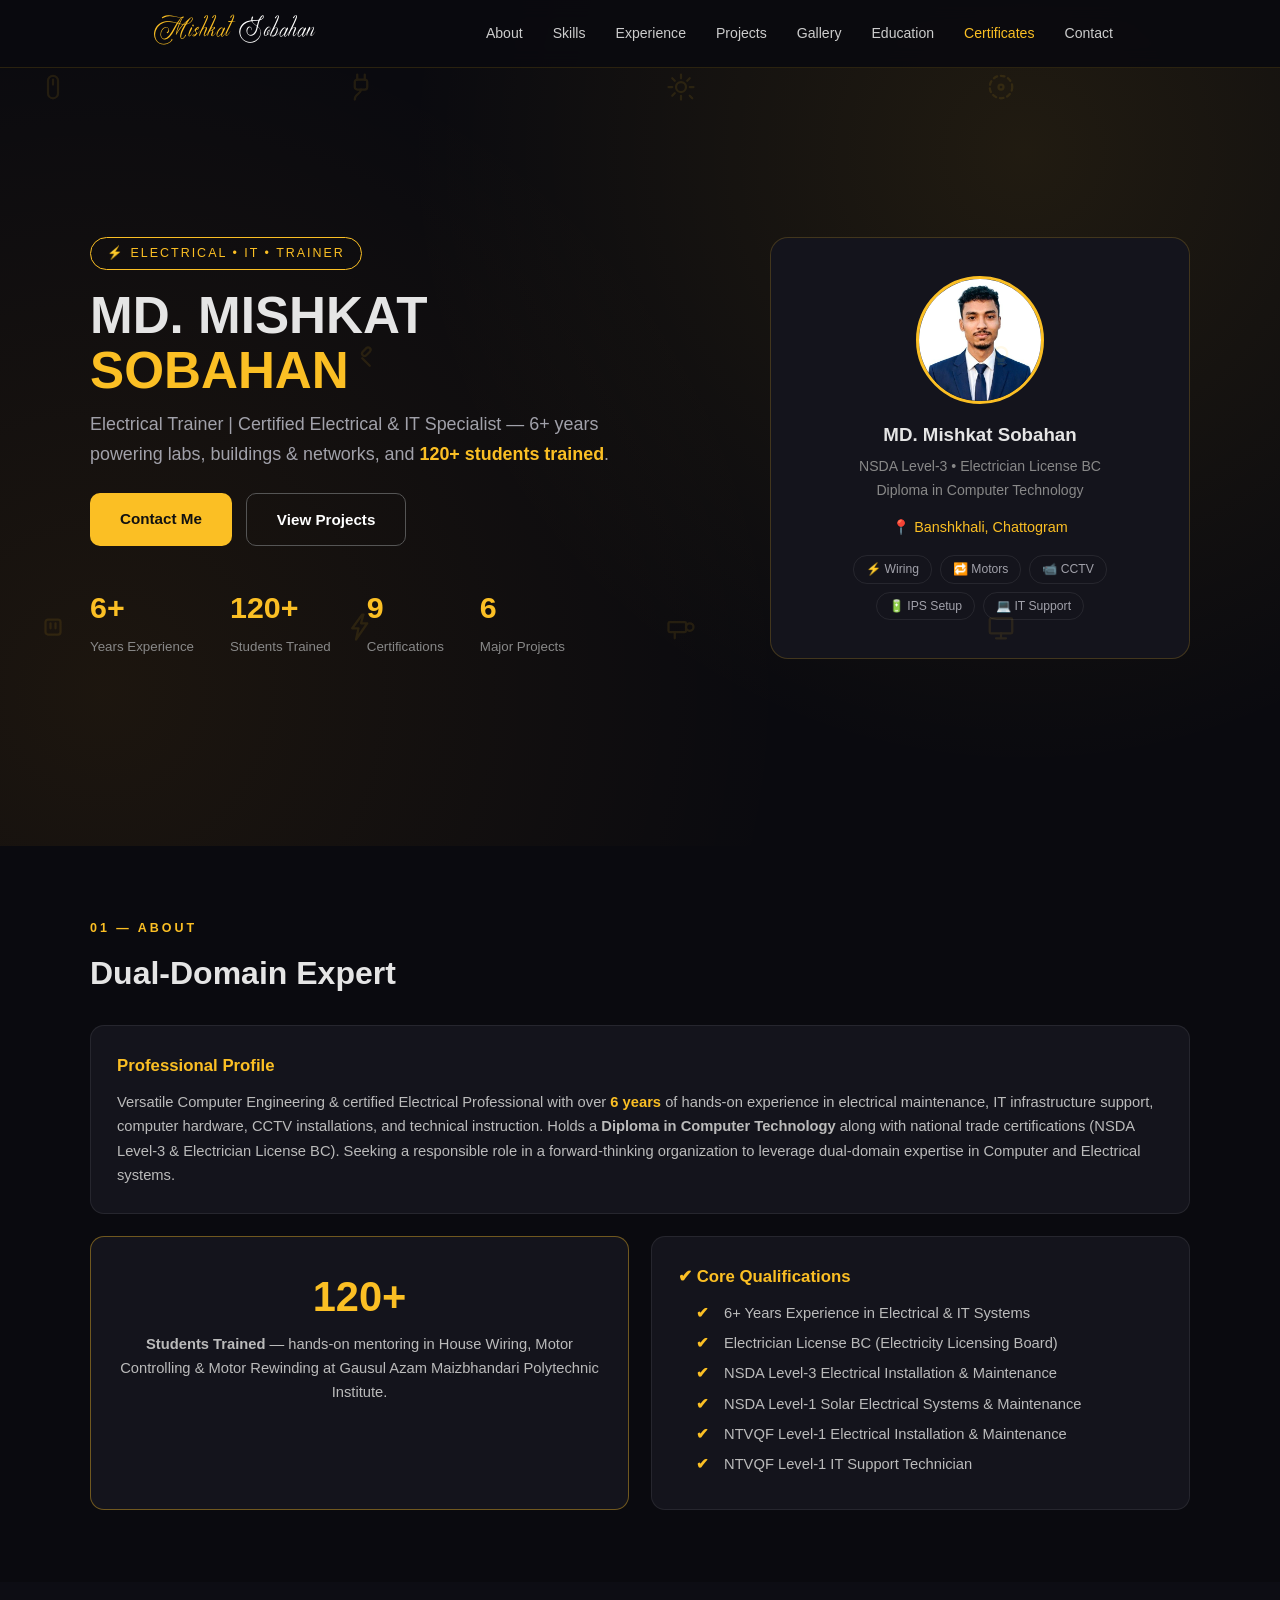
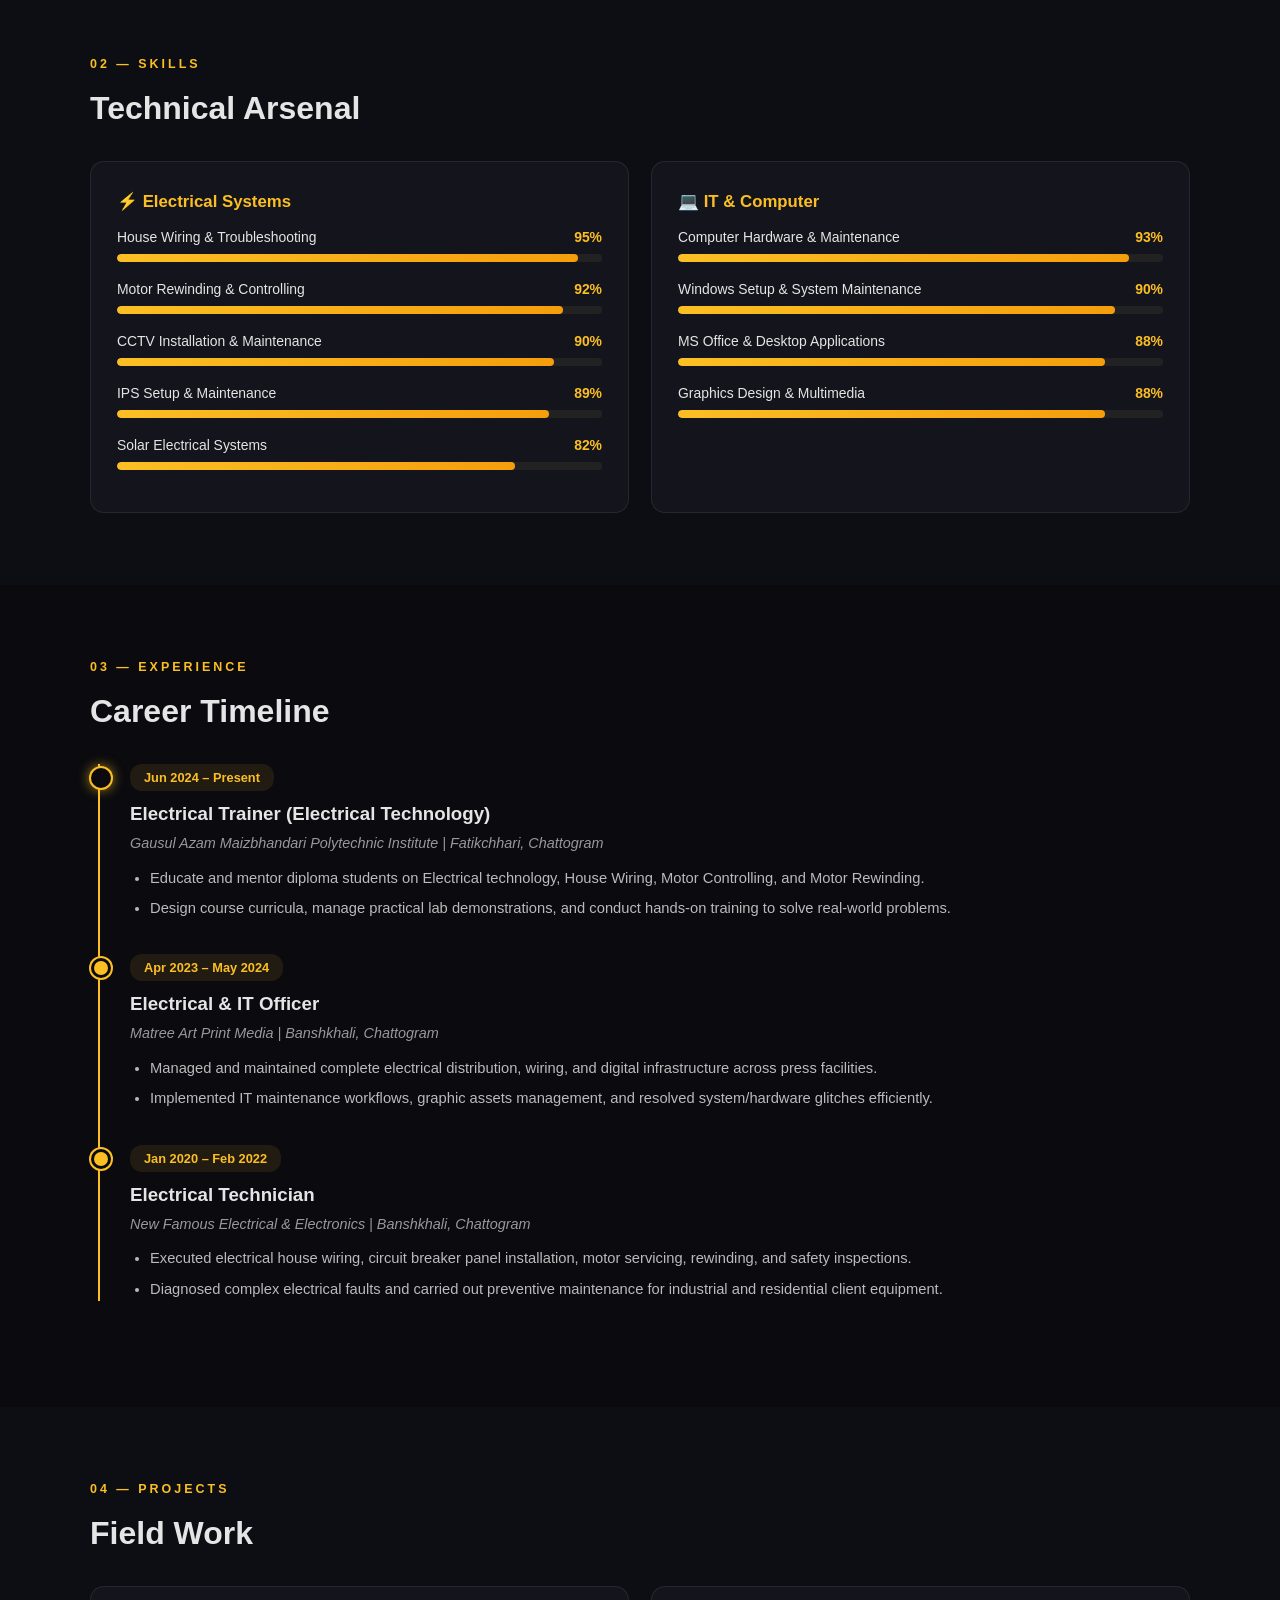
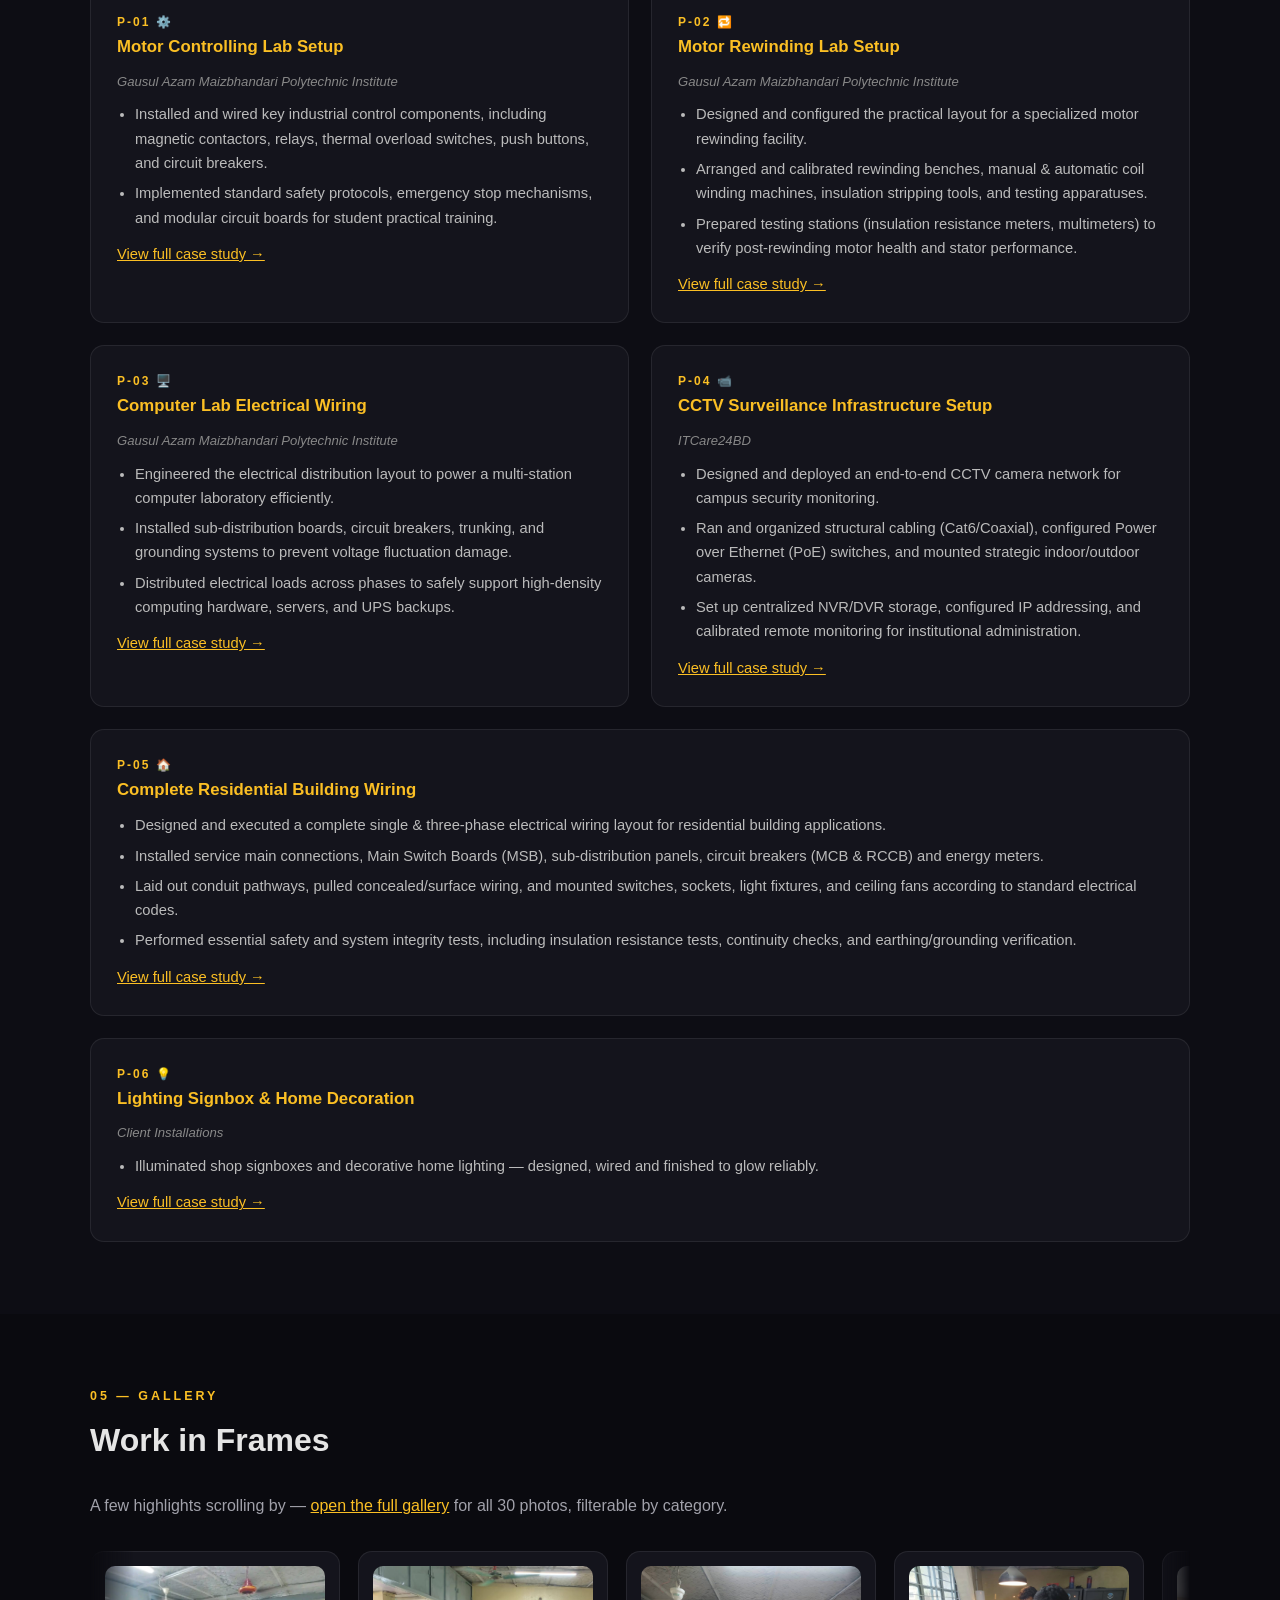
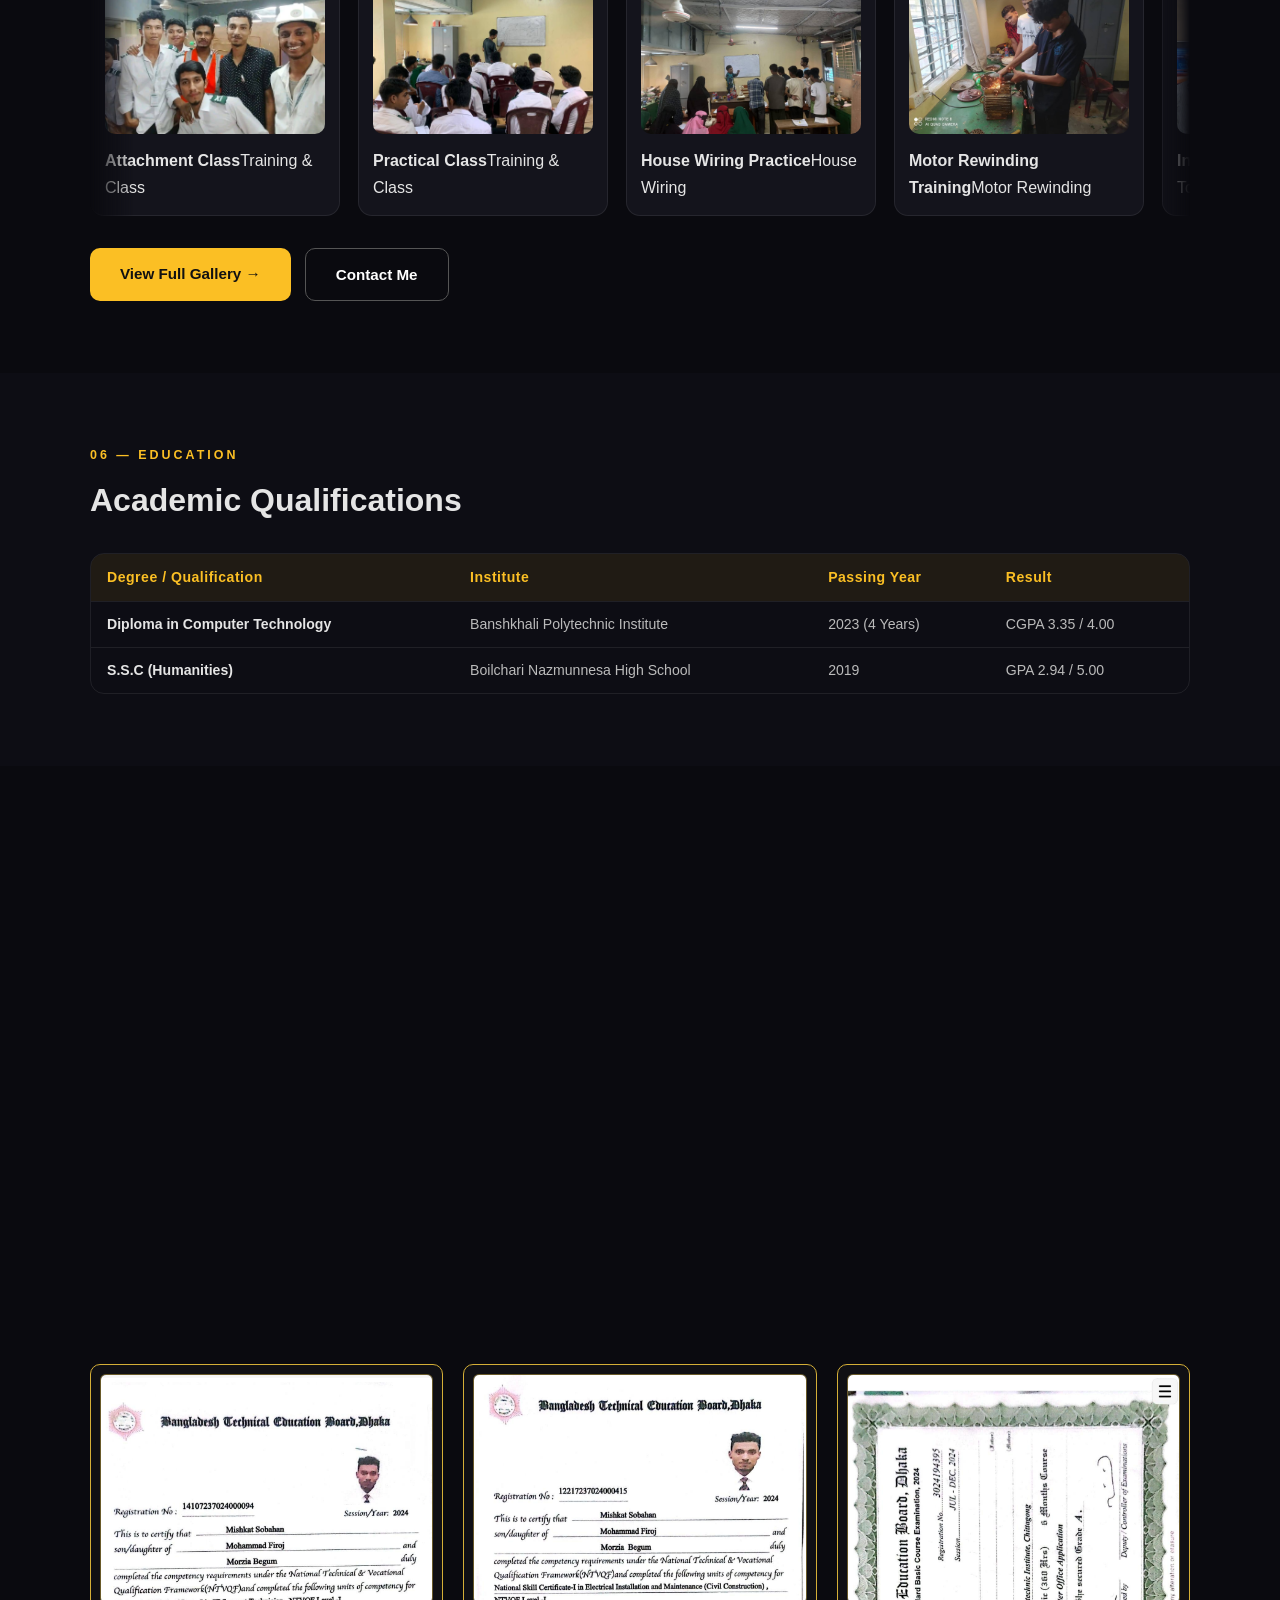
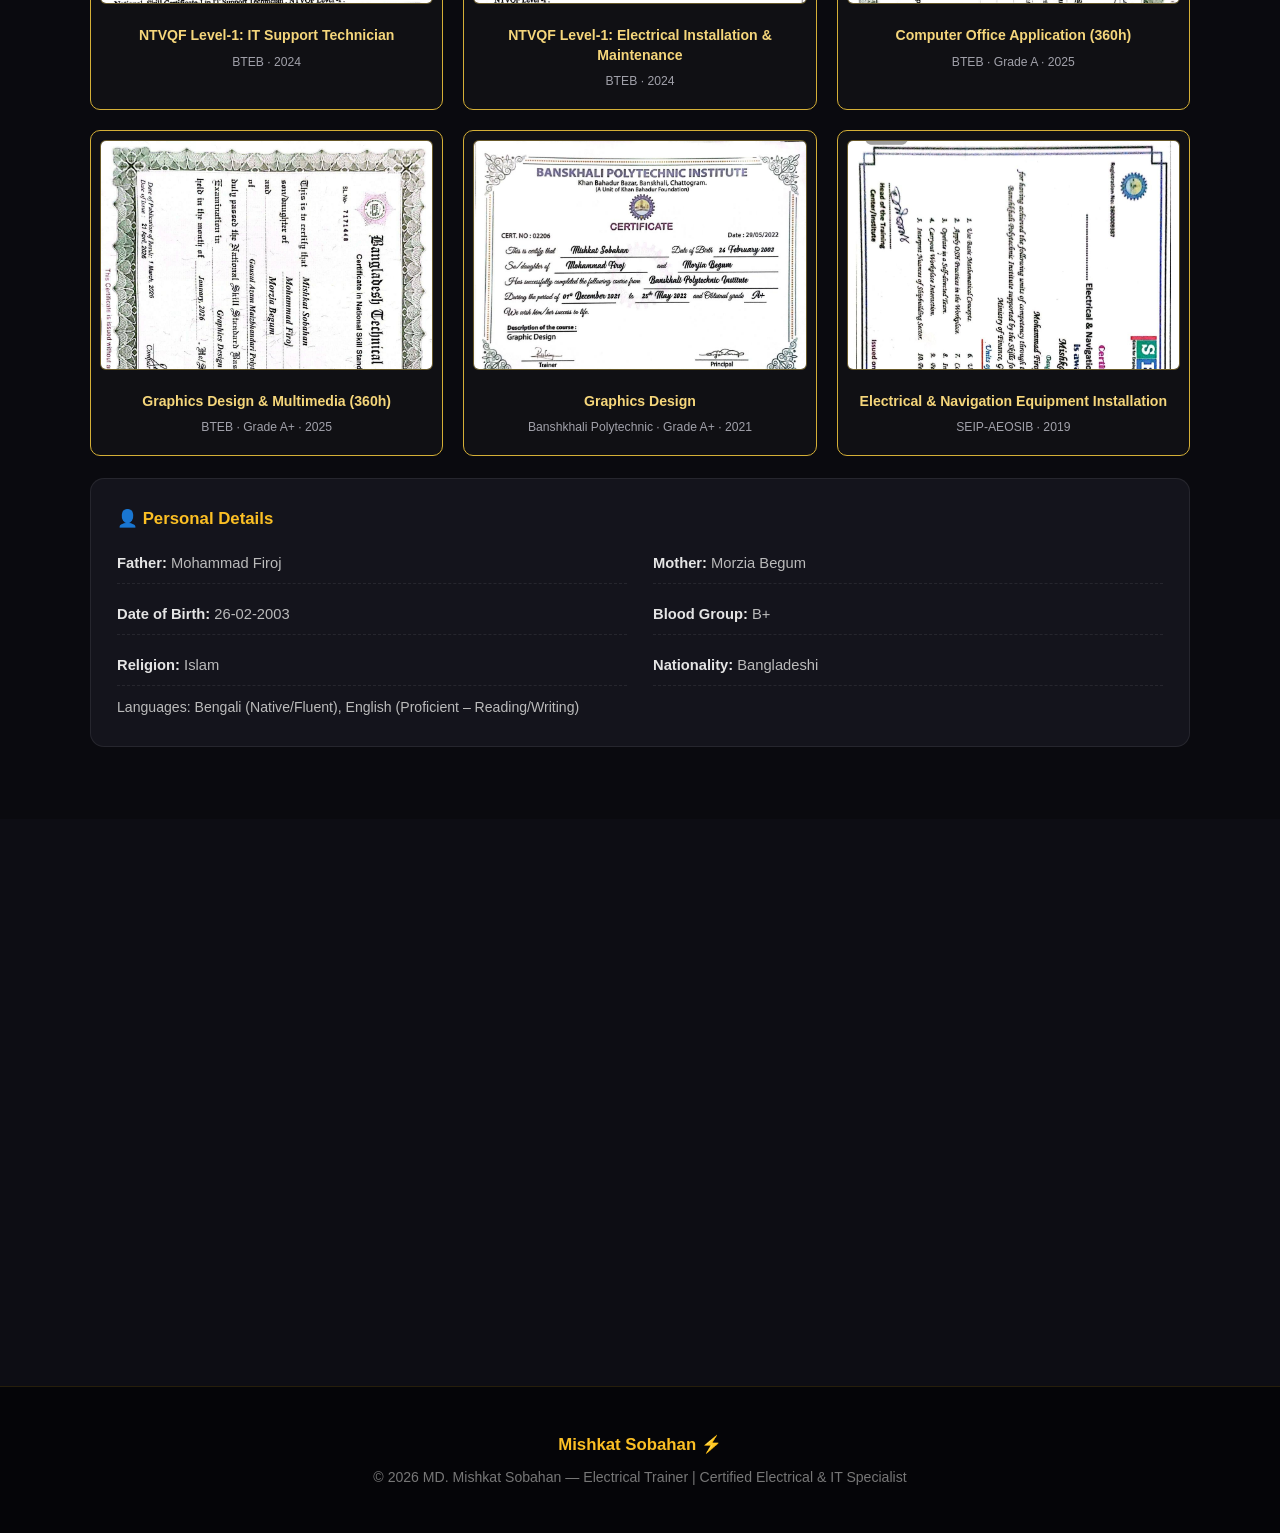
==== index.html @ c380970a "Initial commit: portfolio site" ====
<!DOCTYPE html>
<html lang="en">
<head>
<meta charset="UTF-8">
<meta name="viewport" content="width=device-width, initial-scale=1.0">
<title>MD. Mishkat Sobahan — Electrical Trainer | Certified Electrical &amp; IT Specialist</title>
<meta name="description" content="Portfolio of MD. Mishkat Sobahan — Electrical Trainer with 6+ years experience, 120+ students trained. NSDA Level-3, Electrician License BC. House wiring, motor controlling & rewinding, CCTV, IT support. Banshkhali, Chattogram.">
<link rel="icon" href="data:image/svg+xml,<svg xmlns='http://www.w3.org/2000/svg' viewBox='0 0 100 100'><text y='.9em' font-size='90'>⚡</text></svg>">
<meta name="theme-color" content="#0a0a0f">
<meta property="og:type" content="website">
<meta property="og:title" content="MD. Mishkat Sobahan — Electrical Trainer">
<meta property="og:description" content="Electrical Trainer with 6+ years experience, 120+ students trained. NSDA Level-3, Electrician License BC. House wiring, motor controlling & rewinding, CCTV, IT support.">
<link rel="stylesheet" href="assets/css/styles.css">
<noscript><style>.reveal{opacity:1!important;transform:none!important}.fill{width:var(--w)!important}</style></noscript>
<script type="application/ld+json">{"@context":"https://schema.org","@type":"Person","name":"MD. Mishkat Sobahan","jobTitle":"Electrical Trainer","address":{"@type":"PostalAddress","addressLocality":"Banshkhali, Chattogram","addressCountry":"BD"},"email":"mailto:sobahanmishkat@gmail.com","telephone":"+8801810648020"}</script>
</head>
<body>
<a class="skip" href="#about">Skip to content</a>
<nav>
  <div class="nav-in">
    <a class="logo" href="#top">Mishkat <span>Sobahan</span></a>
    <div class="links" id="navLinks">
      <a href="#about">About</a>
      <a href="#skills">Skills</a>
      <a href="#exp">Experience</a>
      <a href="#projects">Projects</a>
      <a href="gallery.html">Gallery</a>
      <a href="#edu">Education</a>
      <a href="#certs">Certificates</a>
      <a href="#contact">Contact</a>
    </div>
    <button class="burger" id="burger" aria-label="Menu" aria-expanded="false">☰</button>
  </div>
</nav>

<!-- ================= HERO ================= -->
<header class="hero" id="top">
  <div class="hero-inner">
    <div>
      <span class="badge">⚡ ELECTRICAL • IT • TRAINER</span>
      <h1>MD. MISHKAT<br><span class="amber">SOBAHAN</span></h1>
      <p class="tagline">Electrical Trainer | Certified Electrical &amp; IT Specialist — 6+ years powering labs, buildings &amp; networks, and <b style="color:#fbbf24">120+ students trained</b>.</p>
      <div class="btns">
        <a class="btn btn-solid" href="#contact">Contact Me</a>
        <a class="btn btn-ghost" href="#projects">View Projects</a>
      </div>
      <div class="stats">
        <div class="stat"><b>6+</b><small>Years Experience</small></div>
        <div class="stat"><b>120+</b><small>Students Trained</small></div>
        <div class="stat"><b>9</b><small>Certifications</small></div>
        <div class="stat"><b>6</b><small>Major Projects</small></div>
      </div>
    </div>
    <div class="profile-card reveal">
      <img class="avatar-photo" src="assets/img/profile.jpeg" alt="MD. Mishkat Sobahan">
      <h3>MD. Mishkat Sobahan</h3>
      <p class="cred">NSDA Level-3 • Electrician License BC<br>Diploma in Computer Technology</p>
      <p class="addr">📍 Banshkhali, Chattogram</p>
      <div class="chips"><span>⚡ Wiring</span><span>🔁 Motors</span><span>📹 CCTV</span><span>🔋 IPS Setup</span><span>💻 IT Support</span></div>
    </div>
  </div>
</header>

<!-- ================= ABOUT ================= -->
<section id="about">
  <div class="wrap">
    <div class="sec-tag reveal">01 — ABOUT</div>
    <h2 class="reveal">Dual-Domain Expert</h2>
    <div class="card reveal">
      <h3>Professional Profile</h3>
      <p>Versatile Computer Engineering &amp; certified Electrical Professional with over <b style="color:#fbbf24">6 years</b> of hands-on experience in electrical maintenance, IT infrastructure support, computer hardware, CCTV installations, and technical instruction. Holds a <b>Diploma in Computer Technology</b> along with national trade certifications (NSDA Level-3 &amp; Electrician License BC). Seeking a responsible role in a forward-thinking organization to leverage dual-domain expertise in Computer and Electrical systems.</p>
    </div>
    <div class="grid2" style="margin-top:22px">
      <div class="card reveal" style="border-color:#fbbf2466;text-align:center">
        <div style="font-size:2.6rem;font-weight:800;color:#fbbf24">120+</div>
        <p><b>Students Trained</b> — hands-on mentoring in House Wiring, Motor Controlling &amp; Motor Rewinding at Gausul Azam Maizbhandari Polytechnic Institute.</p>
      </div>
      <div class="card reveal">
        <h3>✔ Core Qualifications</h3>
        <ul class="qual-tick">
          <li>6+ Years Experience in Electrical &amp; IT Systems</li>
          <li>Electrician License BC (Electricity Licensing Board)</li>
          <li>NSDA Level-3 Electrical Installation &amp; Maintenance</li>
          <li>NSDA Level-1 Solar Electrical Systems &amp; Maintenance</li>
          <li>NTVQF Level-1 Electrical Installation &amp; Maintenance</li>
          <li>NTVQF Level-1 IT Support Technician</li>
        </ul>
      </div>
    </div>
  </div>
</section>

<!-- ================= SKILLS ================= -->
<section id="skills" class="alt">
  <div class="wrap">
    <div class="sec-tag reveal">02 — SKILLS</div>
    <h2 class="reveal">Technical Arsenal</h2>
    <div class="grid2">
      <div class="card reveal">
        <h3>⚡ Electrical Systems</h3>
        <div class="skillbar"><div class="lbl"><span>House Wiring &amp; Troubleshooting</span><b>95%</b></div><div class="track"><div class="fill" style="--w:95%"></div></div></div>
        <div class="skillbar"><div class="lbl"><span>Motor Rewinding &amp; Controlling</span><b>92%</b></div><div class="track"><div class="fill" style="--w:92%"></div></div></div>
        <div class="skillbar"><div class="lbl"><span>CCTV Installation &amp; Maintenance</span><b>90%</b></div><div class="track"><div class="fill" style="--w:90%"></div></div></div>
        <div class="skillbar"><div class="lbl"><span>IPS Setup &amp; Maintenance</span><b>89%</b></div><div class="track"><div class="fill" style="--w:89%"></div></div></div>
        <div class="skillbar"><div class="lbl"><span>Solar Electrical Systems</span><b>82%</b></div><div class="track"><div class="fill" style="--w:82%"></div></div></div>
      </div>
      <div class="card reveal">
        <h3>💻 IT &amp; Computer</h3>
        <div class="skillbar"><div class="lbl"><span>Computer Hardware &amp; Maintenance</span><b>93%</b></div><div class="track"><div class="fill" style="--w:93%"></div></div></div>
        <div class="skillbar"><div class="lbl"><span>Windows Setup &amp; System Maintenance</span><b>90%</b></div><div class="track"><div class="fill" style="--w:90%"></div></div></div>
        <div class="skillbar"><div class="lbl"><span>MS Office &amp; Desktop Applications</span><b>88%</b></div><div class="track"><div class="fill" style="--w:88%"></div></div></div>
        <div class="skillbar"><div class="lbl"><span>Graphics Design &amp; Multimedia</span><b>88%</b></div><div class="track"><div class="fill" style="--w:88%"></div></div></div>
      </div>
    </div>
  </div>
</section>

<!-- ================= EXPERIENCE ================= -->
<section id="exp">
  <div class="wrap">
    <div class="sec-tag reveal">03 — EXPERIENCE</div>
    <h2 class="reveal">Career Timeline</h2>
    <div class="timeline">
      <div class="tl-item current reveal">
        <span class="date">Jun 2024 – Present</span>
        <h3>Electrical Trainer (Electrical Technology)</h3>
        <div class="org">Gausul Azam Maizbhandari Polytechnic Institute | Fatikchhari, Chattogram</div>
        <ul>
          <li>Educate and mentor diploma students on Electrical technology, House Wiring, Motor Controlling, and Motor Rewinding.</li>
          <li>Design course curricula, manage practical lab demonstrations, and conduct hands-on training to solve real-world problems.</li>
        </ul>
      </div>
      <div class="tl-item reveal">
        <span class="date">Apr 2023 – May 2024</span>
        <h3>Electrical &amp; IT Officer</h3>
        <div class="org">Matree Art Print Media | Banshkhali, Chattogram</div>
        <ul>
          <li>Managed and maintained complete electrical distribution, wiring, and digital infrastructure across press facilities.</li>
          <li>Implemented IT maintenance workflows, graphic assets management, and resolved system/hardware glitches efficiently.</li>
        </ul>
      </div>
      <div class="tl-item reveal">
        <span class="date">Jan 2020 – Feb 2022</span>
        <h3>Electrical Technician</h3>
        <div class="org">New Famous Electrical &amp; Electronics | Banshkhali, Chattogram</div>
        <ul>
          <li>Executed electrical house wiring, circuit breaker panel installation, motor servicing, rewinding, and safety inspections.</li>
          <li>Diagnosed complex electrical faults and carried out preventive maintenance for industrial and residential client equipment.</li>
        </ul>
      </div>
    </div>
  </div>
</section>

<!-- ================= PROJECTS ================= -->
<section id="projects" class="alt">
  <div class="wrap">
    <div class="sec-tag reveal">04 — PROJECTS</div>
    <h2 class="reveal">Field Work</h2>
    <div class="grid2">
      <div class="card reveal">
        <div class="proj-num">P-01 ⚙️</div>
        <h3>Motor Controlling Lab Setup</h3>
        <div class="proj-org">Gausul Azam Maizbhandari Polytechnic Institute</div>
        <ul>
          <li>Installed and wired key industrial control components, including magnetic contactors, relays, thermal overload switches, push buttons, and circuit breakers.</li>
          <li>Implemented standard safety protocols, emergency stop mechanisms, and modular circuit boards for student practical training.</li>
        </ul>
        <p class="more"><a href="projects/motor-controlling-lab.html">View full case study →</a></p>
      </div>
      <div class="card reveal">
        <div class="proj-num">P-02 🔁</div>
        <h3>Motor Rewinding Lab Setup</h3>
        <div class="proj-org">Gausul Azam Maizbhandari Polytechnic Institute</div>
        <ul>
          <li>Designed and configured the practical layout for a specialized motor rewinding facility.</li>
          <li>Arranged and calibrated rewinding benches, manual &amp; automatic coil winding machines, insulation stripping tools, and testing apparatuses.</li>
          <li>Prepared testing stations (insulation resistance meters, multimeters) to verify post-rewinding motor health and stator performance.</li>
        </ul>
        <p class="more"><a href="projects/motor-rewinding-lab.html">View full case study →</a></p>
      </div>
      <div class="card reveal">
        <div class="proj-num">P-03 🖥️</div>
        <h3>Computer Lab Electrical Wiring</h3>
        <div class="proj-org">Gausul Azam Maizbhandari Polytechnic Institute</div>
        <ul>
          <li>Engineered the electrical distribution layout to power a multi-station computer laboratory efficiently.</li>
          <li>Installed sub-distribution boards, circuit breakers, trunking, and grounding systems to prevent voltage fluctuation damage.</li>
          <li>Distributed electrical loads across phases to safely support high-density computing hardware, servers, and UPS backups.</li>
        </ul>
        <p class="more"><a href="projects/computer-lab-wiring.html">View full case study →</a></p>
      </div>
      <div class="card reveal">
        <div class="proj-num">P-04 📹</div>
        <h3>CCTV Surveillance Infrastructure Setup</h3>
        <div class="proj-org">ITCare24BD</div>
        <ul>
          <li>Designed and deployed an end-to-end CCTV camera network for campus security monitoring.</li>
          <li>Ran and organized structural cabling (Cat6/Coaxial), configured Power over Ethernet (PoE) switches, and mounted strategic indoor/outdoor cameras.</li>
          <li>Set up centralized NVR/DVR storage, configured IP addressing, and calibrated remote monitoring for institutional administration.</li>
        </ul>
        <p class="more"><a href="projects/cctv-infrastructure.html">View full case study →</a></p>
      </div>
    </div>
    <div class="card reveal" style="margin-top:22px">
      <div class="proj-num">P-05 🏠</div>
      <h3>Complete Residential Building Wiring</h3>
      <ul>
        <li>Designed and executed a complete single &amp; three-phase electrical wiring layout for residential building applications.</li>
        <li>Installed service main connections, Main Switch Boards (MSB), sub-distribution panels, circuit breakers (MCB &amp; RCCB) and energy meters.</li>
        <li>Laid out conduit pathways, pulled concealed/surface wiring, and mounted switches, sockets, light fixtures, and ceiling fans according to standard electrical codes.</li>
        <li>Performed essential safety and system integrity tests, including insulation resistance tests, continuity checks, and earthing/grounding verification.</li>
      </ul>
      <p class="more"><a href="projects/residential-wiring.html">View full case study →</a></p>
    </div>
    <div class="card reveal" style="margin-top:22px">
      <div class="proj-num">P-06 💡</div>
      <h3>Lighting Signbox &amp; Home Decoration</h3>
      <div class="proj-org">Client Installations</div>
      <ul>
        <li>Illuminated shop signboxes and decorative home lighting — designed, wired and finished to glow reliably.</li>
      </ul>
      <p class="more"><a href="projects/lighting-signbox.html">View full case study →</a></p>
    </div>
  </div>
</section>

<!-- ================= GALLERY ================= -->
<section id="gallery">
  <div class="wrap">
    <div class="sec-tag reveal">05 — GALLERY</div>
    <h2 class="reveal">Work in Frames</h2>
    <p class="lead reveal">A few highlights scrolling by — <a href="gallery.html">open the full gallery</a> for all 30 photos, filterable by category.</p>
    <div class="strip-wrap reveal">
      <div class="strip">
        <figure class="card g-photo" tabindex="0"><img class="g-img" loading="lazy" src="assets/img/gallery/attachment class2.jpeg" alt="Attachment class training session"><figcaption><b>Attachment Class</b><span>Training &amp; Class</span></figcaption></figure>
        <figure class="card g-photo" tabindex="0"><img class="g-img" loading="lazy" src="assets/img/gallery/Class 1 .jpeg" alt="Practical class session"><figcaption><b>Practical Class</b><span>Training &amp; Class</span></figcaption></figure>
        <figure class="card g-photo" tabindex="0"><img class="g-img" loading="lazy" src="assets/img/gallery/House Wiring2.jpeg" alt="House wiring practice"><figcaption><b>House Wiring Practice</b><span>House Wiring</span></figcaption></figure>
        <figure class="card g-photo" tabindex="0"><img class="g-img" loading="lazy" src="assets/img/gallery/Motor Rewinding Traniing in GAMPI2.jpeg" alt="Motor rewinding training at GAMP Institute"><figcaption><b>Motor Rewinding Training</b><span>Motor Rewinding</span></figcaption></figure>
        <figure class="card g-photo" tabindex="0"><img class="g-img" loading="lazy" src="assets/img/gallery/Industry Visit 3.jpeg" alt="Industry visit"><figcaption><b>Industry Visit</b><span>Field Learning Tour</span></figcaption></figure>
        <figure class="card g-photo" tabindex="0"><img class="g-img" loading="lazy" src="assets/img/gallery/Event.jpeg" alt="Campus event"><figcaption><b>Campus Event</b><span>Events &amp; Exams</span></figcaption></figure>
        <figure class="card g-photo" tabindex="0"><img class="g-img" loading="lazy" src="assets/img/gallery/House Wiring.jpeg" alt="House wiring practice"><figcaption><b>House Wiring Practice</b><span>House Wiring</span></figcaption></figure>
        <figure class="card g-photo" tabindex="0"><img class="g-img" loading="lazy" src="assets/img/gallery/Motor Rewinding Class 1.jpeg" alt="Motor rewinding training"><figcaption><b>Motor Rewinding Training</b><span>Motor Rewinding</span></figcaption></figure>
        <figure class="card g-photo" tabindex="0"><img class="g-img" loading="lazy" src="assets/img/gallery/Industry Visit 1.jpeg" alt="Industry visit"><figcaption><b>Industry Visit</b><span>Field Learning Tour</span></figcaption></figure>
        <figure class="card g-photo" tabindex="0"><img class="g-img" loading="lazy" src="assets/img/gallery/Exam.jpeg" alt="Practical exam"><figcaption><b>Practical Exam</b><span>Events &amp; Exams</span></figcaption></figure>
        <figure class="card g-photo" aria-hidden="true"><img class="g-img" loading="lazy" src="assets/img/gallery/attachment class2.jpeg" alt=""><figcaption><b>Attachment Class</b><span>Training &amp; Class</span></figcaption></figure>
        <figure class="card g-photo" aria-hidden="true"><img class="g-img" loading="lazy" src="assets/img/gallery/Class 1 .jpeg" alt=""><figcaption><b>Practical Class</b><span>Training &amp; Class</span></figcaption></figure>
        <figure class="card g-photo" aria-hidden="true"><img class="g-img" loading="lazy" src="assets/img/gallery/House Wiring2.jpeg" alt=""><figcaption><b>House Wiring Practice</b><span>House Wiring</span></figcaption></figure>
        <figure class="card g-photo" aria-hidden="true"><img class="g-img" loading="lazy" src="assets/img/gallery/Motor Rewinding Traniing in GAMPI2.jpeg" alt=""><figcaption><b>Motor Rewinding Training</b><span>Motor Rewinding</span></figcaption></figure>
        <figure class="card g-photo" aria-hidden="true"><img class="g-img" loading="lazy" src="assets/img/gallery/Industry Visit 3.jpeg" alt=""><figcaption><b>Industry Visit</b><span>Field Learning Tour</span></figcaption></figure>
        <figure class="card g-photo" aria-hidden="true"><img class="g-img" loading="lazy" src="assets/img/gallery/Event.jpeg" alt=""><figcaption><b>Campus Event</b><span>Events &amp; Exams</span></figcaption></figure>
        <figure class="card g-photo" aria-hidden="true"><img class="g-img" loading="lazy" src="assets/img/gallery/House Wiring.jpeg" alt=""><figcaption><b>House Wiring Practice</b><span>House Wiring</span></figcaption></figure>
        <figure class="card g-photo" aria-hidden="true"><img class="g-img" loading="lazy" src="assets/img/gallery/Motor Rewinding Class 1.jpeg" alt=""><figcaption><b>Motor Rewinding Training</b><span>Motor Rewinding</span></figcaption></figure>
        <figure class="card g-photo" aria-hidden="true"><img class="g-img" loading="lazy" src="assets/img/gallery/Industry Visit 1.jpeg" alt=""><figcaption><b>Industry Visit</b><span>Field Learning Tour</span></figcaption></figure>
        <figure class="card g-photo" aria-hidden="true"><img class="g-img" loading="lazy" src="assets/img/gallery/Exam.jpeg" alt=""><figcaption><b>Practical Exam</b><span>Events &amp; Exams</span></figcaption></figure>
      </div>
    </div>
    <div class="btns reveal" style="margin-top:26px">
      <a class="btn btn-solid" href="gallery.html">View Full Gallery →</a>
      <a class="btn btn-ghost" href="#contact">Contact Me</a>
    </div>
  </div>
</section>

<!-- ================= EDUCATION ================= -->
<section id="edu" class="alt">
  <div class="wrap">
    <div class="sec-tag reveal">06 — EDUCATION</div>
    <h2 class="reveal">Academic Qualifications</h2>
    <div class="table-wrap reveal">
      <table>
        <tr><th>Degree / Qualification</th><th>Institute</th><th>Passing Year</th><th>Result</th></tr>
        <tr><td>Diploma in Computer Technology</td><td>Banshkhali Polytechnic Institute</td><td>2023 (4 Years)</td><td>CGPA 3.35 / 4.00</td></tr>
        <tr><td>S.S.C (Humanities)</td><td>Boilchari Nazmunnesa High School</td><td>2019</td><td>GPA 2.94 / 5.00</td></tr>
      </table>
    </div>
  </div>
</section>

<!-- ================= CERTIFICATIONS ================= -->
<section id="certs">
  <div class="wrap">
    <div class="sec-tag reveal">07 — LICENSES</div>
    <h2 class="reveal">Professional Certifications</h2>
    <p class="lead reveal">9 licensed &amp; certified trades — click any certificate for a full preview.</p>
    <div class="cert-grid">
      <!-- More scans go in assets/img/certificates/ — add cards here the same way -->
      <article class="cert cert-photo reveal" tabindex="0"><img class="cert-img" src="assets/img/certificates/Elctrical Licence BCjpeg.jpeg" alt="Electrician License BC — Electricity Licensing Board"><div class="cert-cap"><h4>Electrician License BC</h4><span>Electricity Licensing Board · 2026</span></div></article>
      <article class="cert cert-photo reveal" tabindex="0"><img class="cert-img" src="assets/img/certificates/NSDA - Electical Installation and Maintainance for Constraction level 3 en.jpeg" alt="NSDA Level-3 Electrical Installation and Maintenance"><div class="cert-cap"><h4>NSDA Level-3: Electrical Installation &amp; Maintenance</h4><span>NSDA · 2026</span></div></article>
      <article class="cert cert-photo reveal" tabindex="0"><img class="cert-img" src="assets/img/certificates/NSDA - Solar Electrical System Installation and Maintenance Level 1 .jpeg" alt="NSDA Level-1 Solar Electrical System Installation and Maintenance"><div class="cert-cap"><h4>NSDA Level-1: Solar Electrical Systems &amp; Maintenance</h4><span>NSDA · 2025</span></div></article>
      <article class="cert cert-photo reveal" tabindex="0"><img class="cert-img" src="assets/img/certificates/National Skill Certificate-I in IT Support Technician, NTVQF Level - 1.jpeg" alt="NTVQF Level-1 IT Support Technician — BTEB"><div class="cert-cap"><h4>NTVQF Level-1: IT Support Technician</h4><span>BTEB · 2024</span></div></article>
      <article class="cert cert-photo reveal" tabindex="0"><img class="cert-img" src="assets/img/certificates/National Skill Certificate-I in Electrical Installation and Maintenance (Civil Construction) NTVQF Level 1.jpeg" alt="NTVQF Level-1 Electrical Installation and Maintenance"><div class="cert-cap"><h4>NTVQF Level-1: Electrical Installation &amp; Maintenance</h4><span>BTEB · 2024</span></div></article>
      <article class="cert cert-photo reveal" tabindex="0"><img class="cert-img" src="assets/img/certificates/BTEB Office Application.jpeg" alt="Computer Office Application — BTEB, Grade A"><div class="cert-cap"><h4>Computer Office Application (360h)</h4><span>BTEB · Grade A · 2025</span></div></article>
      <article class="cert cert-photo reveal" tabindex="0"><img class="cert-img" src="assets/img/certificates/BTEB Graphic Design and Multimedia.jpeg" alt="Graphics Design and Multimedia — BTEB, Grade A+"><div class="cert-cap"><h4>Graphics Design &amp; Multimedia (360h)</h4><span>BTEB · Grade A+ · 2025</span></div></article>
      <article class="cert cert-photo reveal" tabindex="0"><img class="cert-img" src="assets/img/certificates/BPI Graphic Design.jpeg" alt="Graphics Design — Banshkhali Polytechnic Institute, Grade A+"><div class="cert-cap"><h4>Graphics Design</h4><span>Banshkhali Polytechnic · Grade A+ · 2021</span></div></article>
      <article class="cert cert-photo reveal" tabindex="0"><img class="cert-img" src="assets/img/certificates/SiCIP Electrical & navigation Equipment installation.jpeg" alt="Electrical and Navigation Equipment Installation — SEIP-AEOSIB"><div class="cert-cap"><h4>Electrical &amp; Navigation Equipment Installation</h4><span>SEIP-AEOSIB · 2019</span></div></article>
    </div>
    <div class="card reveal" style="margin-top:22px">
      <h3>👤 Personal Details</h3>
      <div class="kv">
        <div><b>Father:</b> Mohammad Firoj</div>
        <div><b>Mother:</b> Morzia Begum</div>
        <div><b>Date of Birth:</b> 26-02-2003</div>
        <div><b>Blood Group:</b> B+</div>
        <div><b>Religion:</b> Islam</div>
        <div><b>Nationality:</b> Bangladeshi</div>
      </div>
      <p style="margin-top:10px;font-size:.88rem">Languages: Bengali (Native/Fluent), English (Proficient – Reading/Writing)</p>
    </div>
  </div>
</section>

<!-- ================= CONTACT ================= -->
<section id="contact" class="alt">
  <div class="wrap">
    <div class="sec-tag reveal">08 — CONTACT</div>
    <h2 class="reveal">Let's Work Together</h2>
    <p class="lead reveal">Have a lab, building or network to power — or want training for your team? Reach out directly.</p>
    <div class="contact-grid">
      <div class="c-card reveal"><div class="ic">📞</div><b>Phone</b><br><a href="tel:01810648020">01810-648020</a><br><a href="tel:01405068717">01405-068717</a></div>
      <div class="c-card reveal"><div class="ic">✉️</div><b>Email</b><br><a href="mailto:sobahanmishkat@gmail.com">sobahanmishkat@gmail.com</a></div>
      <div class="c-card reveal"><div class="ic">📍</div><b>Address</b><br><span style="color:#bbb;font-size:.9rem">Chechuria, KB Bazar,<br>Banshkhali, Chattogram</span></div>
    </div>
    <div class="btns reveal" style="justify-content:center;margin-top:28px">
      <a class="btn btn-solid" href="mailto:sobahanmishkat@gmail.com">Contact Me ✉️</a>
      <a class="btn btn-ghost" href="tel:01810648020">Call Now 📞</a>
    </div>
  </div>
</section>

<footer>
  <div class="wrap">
    <div class="flogo">Mishkat Sobahan ⚡</div>
    <p>© <span id="year">2026</span> MD. Mishkat Sobahan — Electrical Trainer | Certified Electrical &amp; IT Specialist</p>
  </div>
</footer>

<div class="modal" id="certModal" role="dialog" aria-modal="true" aria-label="Certificate preview">
  <div class="modal-box">
    <button class="modal-x" id="modalClose" aria-label="Close preview">✕</button>
    <div id="modalStage"></div>
    <p class="modal-note" id="modalNote">Original document available on request — contact directly for verified copies.</p>
  </div>
</div>

<button id="toTop" aria-label="Back to top">↑</button>
<script src="assets/js/main.js"></script>
</body>
</html>
---- assets/css/styles.css ----
/* ============ VOLT DARK — MD. Mishkat Sobahan Portfolio ============ */
@font-face{font-family:'Maellen';src:url('../Maellen-e9j06.otf') format('opentype');font-weight:400;font-style:normal;font-display:swap}
:root{
  --bg:#0a0a0f;
  --bg2:#0d0d14;
  --card:#14141c;
  --line:#ffffff14;
  --txt:#e5e5e5;
  --muted:#a1a1aa;
  --amber:#fbbf24;
  --amber-d:#f59e0b;
  --radius:14px;
  --max:1100px;
}
*{margin:0;padding:0;box-sizing:border-box}
html{scroll-behavior:smooth}
body{font-family:'Segoe UI',Arial,Helvetica,sans-serif;background:var(--bg);color:var(--txt);line-height:1.65}
::selection{background:var(--amber);color:#111}
a{color:var(--amber)}
.wrap{max-width:var(--max);margin:auto}

/* ---------- Nav ---------- */
nav{position:fixed;top:0;width:100%;background:rgba(10,10,15,.93);backdrop-filter:blur(10px);border-bottom:1px solid #fbbf2422;z-index:100}
.nav-in{max-width:var(--max);margin:auto;display:flex;justify-content:space-between;align-items:center;padding:14px 5%}
.logo{font-family:'Maellen',cursive;color:var(--amber);font-weight:400;font-size:1.7rem;letter-spacing:.5px;text-decoration:none;line-height:1}
.logo span{color:#fff}
.links{display:flex;gap:4px}
.links a{color:#ccc;text-decoration:none;font-size:.88rem;padding:8px 13px;border-radius:8px;transition:.2s}
.links a:hover{color:var(--amber);background:#ffffff0d}
.links a.active{color:var(--amber)}
.burger{display:none;background:none;border:1px solid #444;border-radius:8px;color:#fff;font-size:1.3rem;padding:4px 12px;cursor:pointer}

/* ---------- Hero ---------- */
.hero{min-height:94vh;display:flex;align-items:center;padding:120px 5% 70px;background:radial-gradient(circle at 80% 18%,#fbbf2418,transparent 50%),radial-gradient(circle at 8% 82%,#f59e0b14,transparent 50%)}
.hero-inner{max-width:var(--max);margin:auto;display:grid;grid-template-columns:1.2fr .8fr;gap:50px;align-items:center;width:100%}
.badge{display:inline-block;border:1px solid var(--amber);color:var(--amber);padding:5px 16px;border-radius:20px;font-size:.78rem;letter-spacing:2px;margin-bottom:18px}
h1{font-size:3.2rem;line-height:1.08;margin-bottom:12px}
h1 .amber{color:var(--amber)}
.tagline{color:var(--muted);font-size:1.12rem;margin-bottom:24px;max-width:520px}
.btns{display:flex;gap:14px;flex-wrap:wrap}
.btn{padding:13px 30px;border-radius:10px;text-decoration:none;font-weight:700;font-size:.95rem;transition:.2s;display:inline-block}
.btn-solid{background:var(--amber);color:#111}
.btn-solid:hover{background:var(--amber-d);transform:translateY(-2px)}
.btn-ghost{border:1px solid #555;color:#fff}
.btn-ghost:hover{border-color:var(--amber);color:var(--amber)}
.stats{display:flex;gap:36px;margin-top:36px;flex-wrap:wrap}
.stat b{font-size:1.9rem;color:var(--amber);display:block}
.stat small{color:#888}
.profile-card{background:var(--card);border:1px solid #fbbf2433;border-radius:18px;padding:38px 30px;text-align:center}
.avatar{width:128px;height:128px;border-radius:50%;background:linear-gradient(135deg,var(--amber),var(--amber-d));display:flex;align-items:center;justify-content:center;font-size:2.8rem;font-weight:800;color:#111;margin:0 auto 16px}
.profile-card h3{margin-bottom:4px}
.avatar-photo{width:128px;height:128px;border-radius:50%;object-fit:cover;object-position:top;margin:0 auto 16px;display:block;border:3px solid var(--amber);background:#222}
.profile-card .cred{color:#888;font-size:.88rem}
.addr{margin-top:14px;color:var(--amber);font-size:.9rem}
.chips{display:flex;gap:8px;justify-content:center;flex-wrap:wrap;margin-top:16px}
.chips span{font-size:.76rem;border:1px solid var(--line);border-radius:14px;padding:3px 12px;color:var(--muted)}

/* ---------- Sections ---------- */
section{padding:72px 5%}
section.alt{background-color:var(--bg2)}
.sec-tag{color:var(--amber);letter-spacing:3px;font-size:.78rem;font-weight:700}
h2{font-size:2rem;margin:8px 0 26px}
.lead{color:var(--muted);max-width:720px;margin-bottom:26px}
.grid2{display:grid;grid-template-columns:1fr 1fr;gap:22px}
.grid3{display:grid;grid-template-columns:repeat(3,1fr);gap:20px}
.card{background:var(--card);border:1px solid var(--line);border-radius:var(--radius);padding:26px;transition:.25s}
.card:hover{border-color:#fbbf24aa;transform:translateY(-4px)}
.card h3{color:var(--amber);margin-bottom:10px;font-size:1.05rem}
.card p,.card li{color:#bbb;font-size:.92rem}
.card ul{padding-left:18px}
.card li{margin-bottom:6px}
.qual-tick{list-style:none;padding:0}
.qual-tick li{padding-left:28px;position:relative}
.qual-tick li::before{content:'✔';position:absolute;left:0;color:var(--amber);font-weight:700}

/* ---------- Skills ---------- */
.skillbar{margin-bottom:16px}
.skillbar .lbl{display:flex;justify-content:space-between;font-size:.87rem;margin-bottom:5px}
.skillbar .lbl b{color:var(--amber)}
.track{height:8px;background:#222;border-radius:5px;overflow:hidden}
.fill{height:100%;width:0;background:linear-gradient(90deg,var(--amber),var(--amber-d));border-radius:5px;transition:width 1.2s ease}
.fill.in{width:var(--w)}

/* ---------- Timeline ---------- */
.timeline{border-left:2px solid var(--amber);margin-left:8px;padding-left:30px}
.tl-item{margin-bottom:34px;position:relative}
.tl-item::before{content:'';position:absolute;left:-39px;top:4px;width:14px;height:14px;background:var(--amber);border-radius:50%;border:3px solid var(--bg);box-shadow:0 0 0 2px var(--amber)}
.tl-item .date{display:inline-block;background:#fbbf2418;color:var(--amber);font-size:.8rem;font-weight:700;padding:3px 14px;border-radius:12px}
.tl-item h3{margin:8px 0 2px}
.tl-item .org{color:#999;font-style:italic;font-size:.9rem;margin-bottom:10px}
.tl-item ul{padding-left:20px;color:#bbb;font-size:.92rem}
.tl-item li{margin-bottom:6px}
.tl-item.current::before{background:var(--bg);box-shadow:0 0 0 2px var(--amber),0 0 14px var(--amber)}

/* ---------- Projects ---------- */
.proj-num{font-size:.75rem;letter-spacing:2px;color:var(--amber);font-weight:800}
.proj-org{font-size:.82rem;color:#888;font-style:italic;margin:2px 0 10px}

/* ---------- Gallery ---------- */
.g-item{padding:14px}
.g-art{height:180px;border-radius:10px;display:flex;align-items:center;justify-content:center;font-size:3.4rem;margin-bottom:14px}
.g-a1{background:linear-gradient(135deg,#3b2f0b,#fbbf2433)}
.g-a2{background:linear-gradient(135deg,#0b2a3b,#38bdf833)}
.g-a3{background:linear-gradient(135deg,#2b0b3b,#c084fc33)}
.g-a4{background:linear-gradient(135deg,#0b3b1e,#34d39933)}
.g-a5{background:linear-gradient(135deg,#3b0b0b,#f8717133)}
.g-a6{background:linear-gradient(135deg,#3b2a0b,#fb923c33)}
.g-item figcaption b{display:block;color:#fff;font-size:.95rem}
.g-item figcaption span{font-size:.82rem;color:#888}
.g-img{width:100%;height:180px;object-fit:cover;border-radius:10px;margin-bottom:14px;display:block}

/* ---------- Certificates ---------- */
.cert-grid{display:grid;grid-template-columns:repeat(3,1fr);gap:20px}
.cert{background:linear-gradient(160deg,#faf5e8,#e9dcae);border:1px solid #d4af37;border-radius:10px;padding:9px;cursor:pointer;transition:.25s}
.cert:hover{transform:translateY(-5px);box-shadow:0 14px 34px #fbbf2433}
.cert:focus{outline:2px solid var(--amber);outline-offset:2px}
.cert-inner{border:2px solid #b8912f;border-radius:6px;padding:20px 14px;text-align:center;background:#fffdf4}
.c-top{font-size:.62rem;letter-spacing:3px;color:#8a6d1c;font-weight:700}
.cert h4{font-size:.92rem;color:#2a2110;margin:10px 0 4px;line-height:1.4}
.c-auth{font-size:.78rem;color:#6b5a2e;font-style:italic}
.seal-row{display:flex;justify-content:space-between;align-items:center;margin-top:14px}
.seal{width:42px;height:42px;border-radius:50%;background:radial-gradient(circle at 35% 30%,#ffe9a8,#fbbf24 55%,#92600a);display:flex;align-items:center;justify-content:center;font-size:1.15rem;box-shadow:0 2px 6px #0004}
.c-year{background:#2a2110;color:#f5d67b;font-size:.74rem;font-weight:700;padding:3px 13px;border-radius:11px}
.c-grade{background:#2a2110;color:#cfe3ff;font-size:.74rem;font-weight:700;padding:3px 13px;border-radius:11px}
.c-grade.gold{color:#f5d67b}
/* Photo certificate cards (real scans from Asset/Certificate/) */
.cert-photo{background:#101014;padding:9px}
.cert-img{width:100%;height:230px;object-fit:cover;object-position:top;border-radius:6px;display:block;border:1px solid #d4af3766;background:#222}
.cert-cap{padding:12px 6px 6px;text-align:center}
.cert-cap h4{color:#f5d67b;font-size:.88rem;margin-bottom:2px}
.cert-cap span{font-size:.76rem;color:#a1a1aa}
#modalStage .cert-img{height:auto;max-height:62vh;object-fit:contain;object-position:center}

/* ---------- Certificate modal ---------- */
.modal{position:fixed;inset:0;background:rgba(0,0,0,.82);display:none;align-items:center;justify-content:center;z-index:200;padding:22px}
.modal.open{display:flex}
.modal-box{position:relative;max-width:560px;width:100%;animation:pop .25s ease}
@keyframes pop{from{transform:scale(.92);opacity:0}}
.modal-x{position:absolute;top:-14px;right:-14px;width:38px;height:38px;border-radius:50%;border:1px solid var(--amber);background:#111;color:var(--amber);font-size:1rem;cursor:pointer;z-index:2}
.modal-x:hover{background:var(--amber);color:#111}
#modalStage .cert{cursor:default;font-size:1.15em}
#modalStage .cert:hover{transform:none;box-shadow:none}
#modalStage .cert-inner{padding:44px 30px}
#modalStage .cert h4{font-size:1.3rem}
.modal-note{text-align:center;color:#aaa;font-size:.82rem;margin-top:14px}
@media(max-width:900px){.cert-grid{grid-template-columns:1fr 1fr}}
@media(max-width:600px){.cert-grid{grid-template-columns:1fr}}

/* ---------- Tables ---------- */
.table-wrap{overflow-x:auto;border-radius:var(--radius);border:1px solid var(--line)}
table{width:100%;border-collapse:collapse;font-size:.88rem;min-width:560px}
th{background:#fbbf2414;color:var(--amber);text-align:left;padding:12px 16px;letter-spacing:.5px}
td{border-top:1px solid var(--line);padding:11px 16px;color:#bbb}
tr:hover td{background:#ffffff06}
td:first-child{color:var(--txt);font-weight:600}

/* ---------- Personal / reference ---------- */
.kv{display:grid;grid-template-columns:repeat(2,1fr);gap:10px 26px;font-size:.92rem}
.kv div{border-bottom:1px dashed var(--line);padding:8px 0;color:#bbb}
.kv b{color:var(--txt)}

/* ---------- Contact / footer ---------- */
.contact-grid{display:grid;grid-template-columns:repeat(3,1fr);gap:18px;margin-top:8px}
.c-card{background:var(--card);border:1px solid var(--line);border-radius:12px;padding:24px;text-align:center}
.c-card .ic{font-size:1.7rem;margin-bottom:8px}
.c-card a{color:var(--amber);text-decoration:none;word-break:break-all}
footer{background:#050508;border-top:1px solid #fbbf2422;border-top:1px solid #fbbf2422;padding:44px 5%;text-align:center;color:#777;font-size:.88rem}
footer .flogo{color:var(--amber);font-weight:800;font-size:1.05rem;margin-bottom:8px}

/* ---------- Project pages ---------- */
.proj-hero{min-height:62vh;padding:135px 5% 60px}
.back{display:inline-block;margin-bottom:18px;color:var(--amber);text-decoration:none;font-size:.9rem}
.back:hover{text-decoration:underline}
.meta-grid{display:grid;grid-template-columns:repeat(4,1fr);gap:16px;margin:24px 0}
.meta-grid .card{padding:18px}
.meta-grid small{color:#888;font-size:.74rem;letter-spacing:2px}
.meta-grid b{display:block;margin-top:4px;font-size:.93rem}
.pager{display:flex;justify-content:space-between;gap:14px;margin-top:34px;flex-wrap:wrap}
.pager a{flex:1;min-width:220px;background:var(--card);border:1px solid var(--line);border-radius:12px;padding:16px 20px;text-decoration:none;color:var(--txt);transition:.2s}
.pager a:hover{border-color:var(--amber)}
.pager small{color:var(--amber);font-size:.72rem;letter-spacing:2px}
.pager b{display:block;margin-top:4px}
.more{margin-top:12px;font-size:.9rem}
.g-link{color:inherit;text-decoration:none;display:block}
.g-link:hover .g-item{border-color:#fbbf24aa;transform:translateY(-4px)}
@media(max-width:860px){.meta-grid{grid-template-columns:1fr 1fr}}

/* ---------- Gallery filter + photos ---------- */
.filters{display:flex;gap:10px;flex-wrap:wrap;margin-bottom:26px}
.fbtn{background:var(--card);border:1px solid var(--line);color:var(--muted);padding:9px 20px;border-radius:20px;cursor:pointer;font-size:.85rem;font-weight:600;transition:.2s}
.fbtn:hover{border-color:var(--amber);color:var(--amber)}
.fbtn.on{background:var(--amber);border-color:var(--amber);color:#111}
.g-photo{padding:14px;cursor:pointer}
.g-photo:hover{border-color:#fbbf24aa;transform:translateY(-4px)}
.g-photo:focus{outline:2px solid var(--amber);outline-offset:2px}
.g-hide{display:none}
#modalStage .g-photo{cursor:default}
#modalStage .g-photo:hover{transform:none}
#modalStage .g-img{height:auto;max-height:62vh;object-fit:contain}
/* ---------- Homepage side-scroll strip ---------- */
.strip-wrap{overflow:hidden;-webkit-mask-image:linear-gradient(90deg,transparent,#000 4%,#000 96%,transparent);mask-image:linear-gradient(90deg,transparent,#000 4%,#000 96%,transparent)}
.strip{display:flex;width:max-content;animation:scrollX 48s linear infinite;padding:6px 0}
.strip:hover{animation-play-state:paused}
.strip .g-photo{flex:0 0 250px;margin-right:18px}
.strip .g-img{height:168px}
@keyframes scrollX{to{transform:translateX(-50%)}}
@media(max-width:480px){.strip .g-photo{flex-basis:212px}}

/* ---------- A11y helpers ---------- */
.skip{position:absolute;left:-999px;top:0;background:var(--amber);color:#111;padding:10px 18px;border-radius:0 0 10px 10px;font-weight:700;font-size:.9rem;z-index:300;text-decoration:none}
.skip:focus{left:12px}
section[id],header[id]{scroll-margin-top:76px}
a:focus-visible,button:focus-visible,[tabindex]:focus-visible{outline:2px solid var(--amber);outline-offset:3px}

/* ---------- Back to top ---------- */
#toTop{position:fixed;right:22px;bottom:22px;width:46px;height:46px;border-radius:50%;border:1px solid var(--amber);background:#0a0a0fee;color:var(--amber);font-size:1.2rem;cursor:pointer;display:none;z-index:90}
#toTop.show{display:block}
#toTop:hover{background:var(--amber);color:#111}

/* ---------- Reveal animation ---------- */
.reveal{opacity:0;transform:translateY(26px);transition:opacity .6s ease,transform .6s ease}
.reveal.visible{opacity:1;transform:none}
@media (prefers-reduced-motion:reduce){.reveal{opacity:1;transform:none;transition:none}html{scroll-behavior:auto}.strip{animation:none;flex-wrap:wrap;width:auto}.strip .g-photo{margin-bottom:18px}.doodle-layer{display:none}}
/* ---------- Floating doodles (one per zone — never touch) ---------- */
.doodle-layer{position:fixed;inset:0;z-index:60;pointer-events:none;overflow:hidden}
.doodle{position:absolute;width:30px;height:30px;opacity:.1;animation-duration:9s;animation-timing-function:ease-in-out;animation-iteration-count:infinite}
.doodle svg{width:100%;height:100%;display:block}
.dx{animation-name:driftX;animation-direction:alternate}
.dxr{animation-name:driftX;animation-direction:alternate-reverse}
.dy{animation-name:driftY;animation-direction:alternate}
.dyr{animation-name:driftY;animation-direction:alternate-reverse}
@keyframes driftX{from{transform:translateX(-22px)}to{transform:translateX(22px)}}
@keyframes driftY{from{transform:translateY(-22px)}to{transform:translateY(22px)}}

/* ---------- Responsive ---------- */
img{max-width:100%}
body{overflow-x:hidden}
/* Tablet landscape: 8 nav links no longer fit — hamburger takes over */
@media(max-width:1020px){
  .links{position:fixed;top:62px;right:5%;flex-direction:column;background:#101018;border:1px solid var(--line);border-radius:12px;padding:10px;display:none;min-width:210px;box-shadow:0 18px 40px #000c}
  .links.open{display:flex}
  .links a{padding:11px 14px;font-size:.95rem}
  .burger{display:block}
}
/* Tablet portrait and below: single-column layouts */
@media(max-width:860px){
  .hero-inner,.grid2,.grid3,.contact-grid{grid-template-columns:1fr}
  .hero-inner{gap:36px}
  .hero{min-height:0;padding:120px 5% 56px}
  .proj-hero{min-height:0;padding:120px 5% 48px}
  h1{font-size:2.3rem}
  h2{font-size:1.7rem}
  .meta-grid{grid-template-columns:1fr 1fr}
  .kv{grid-template-columns:1fr}
  section{padding:56px 5%}
  .profile-card{padding:30px 22px}
  .table-wrap{-webkit-overflow-scrolling:touch}
}
/* Large phones: 2-col helpers go single, modal tightens */
@media(max-width:560px){
  .meta-grid{grid-template-columns:1fr}
  .stats{gap:22px}
  .stat b{font-size:1.6rem}
  .modal{padding:14px}
  .modal-x{top:-10px;right:-6px}
  .card{padding:22px 20px}
}
/* Small phones: type scale + full-width tap targets */
@media(max-width:480px){
  h1{font-size:1.9rem}
  h2{font-size:1.55rem}
  .tagline{font-size:1rem}
  .btn{flex:1;text-align:center;padding:14px 16px}
  .badge{letter-spacing:1px}
  section{padding:46px 6%}
  .timeline{padding-left:24px}
  .tl-item::before{left:-33px}
  #toTop{right:14px;bottom:14px}
}

/* ---------- Print (clean CV output) ---------- */
@media print{
  nav,#toTop,.btns,.burger,.doodle-layer{display:none!important}
  body{background:#fff;color:#111}
  .hero{min-height:auto;padding:20px 0}
  section{padding:22px 0}
  section.alt{background:#fff}
  .card,.profile-card,.c-card{background:#fff;border:1px solid #ccc;color:#111}
  .card p,.card li,.tl-item ul,.tl-item li{color:#222}
  h1,.tl-item h3,.card h3{color:#111}
  h2,.sec-tag,.stat b,.avatar{color:#111}
  .hero{background:none}
  .fill{width:var(--w)!important}
  .reveal{opacity:1;transform:none}
  a{color:#111}
}
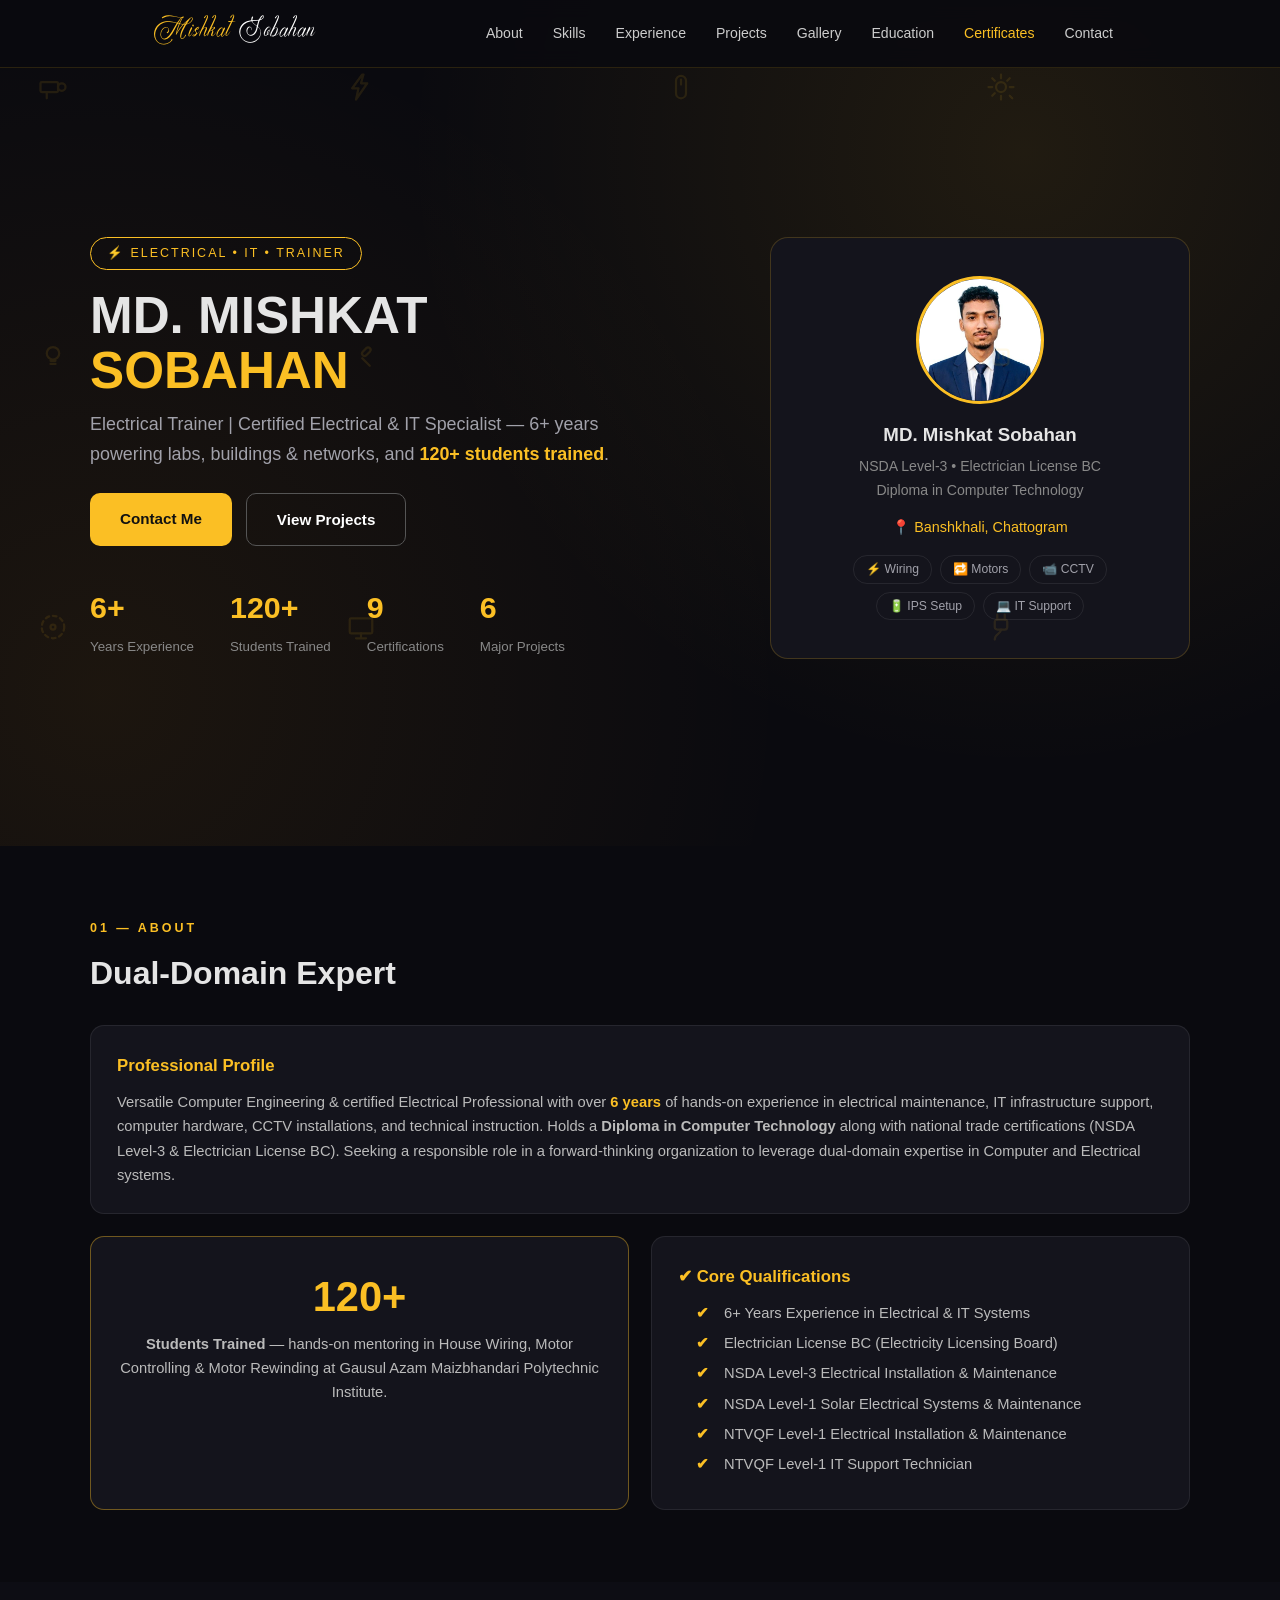
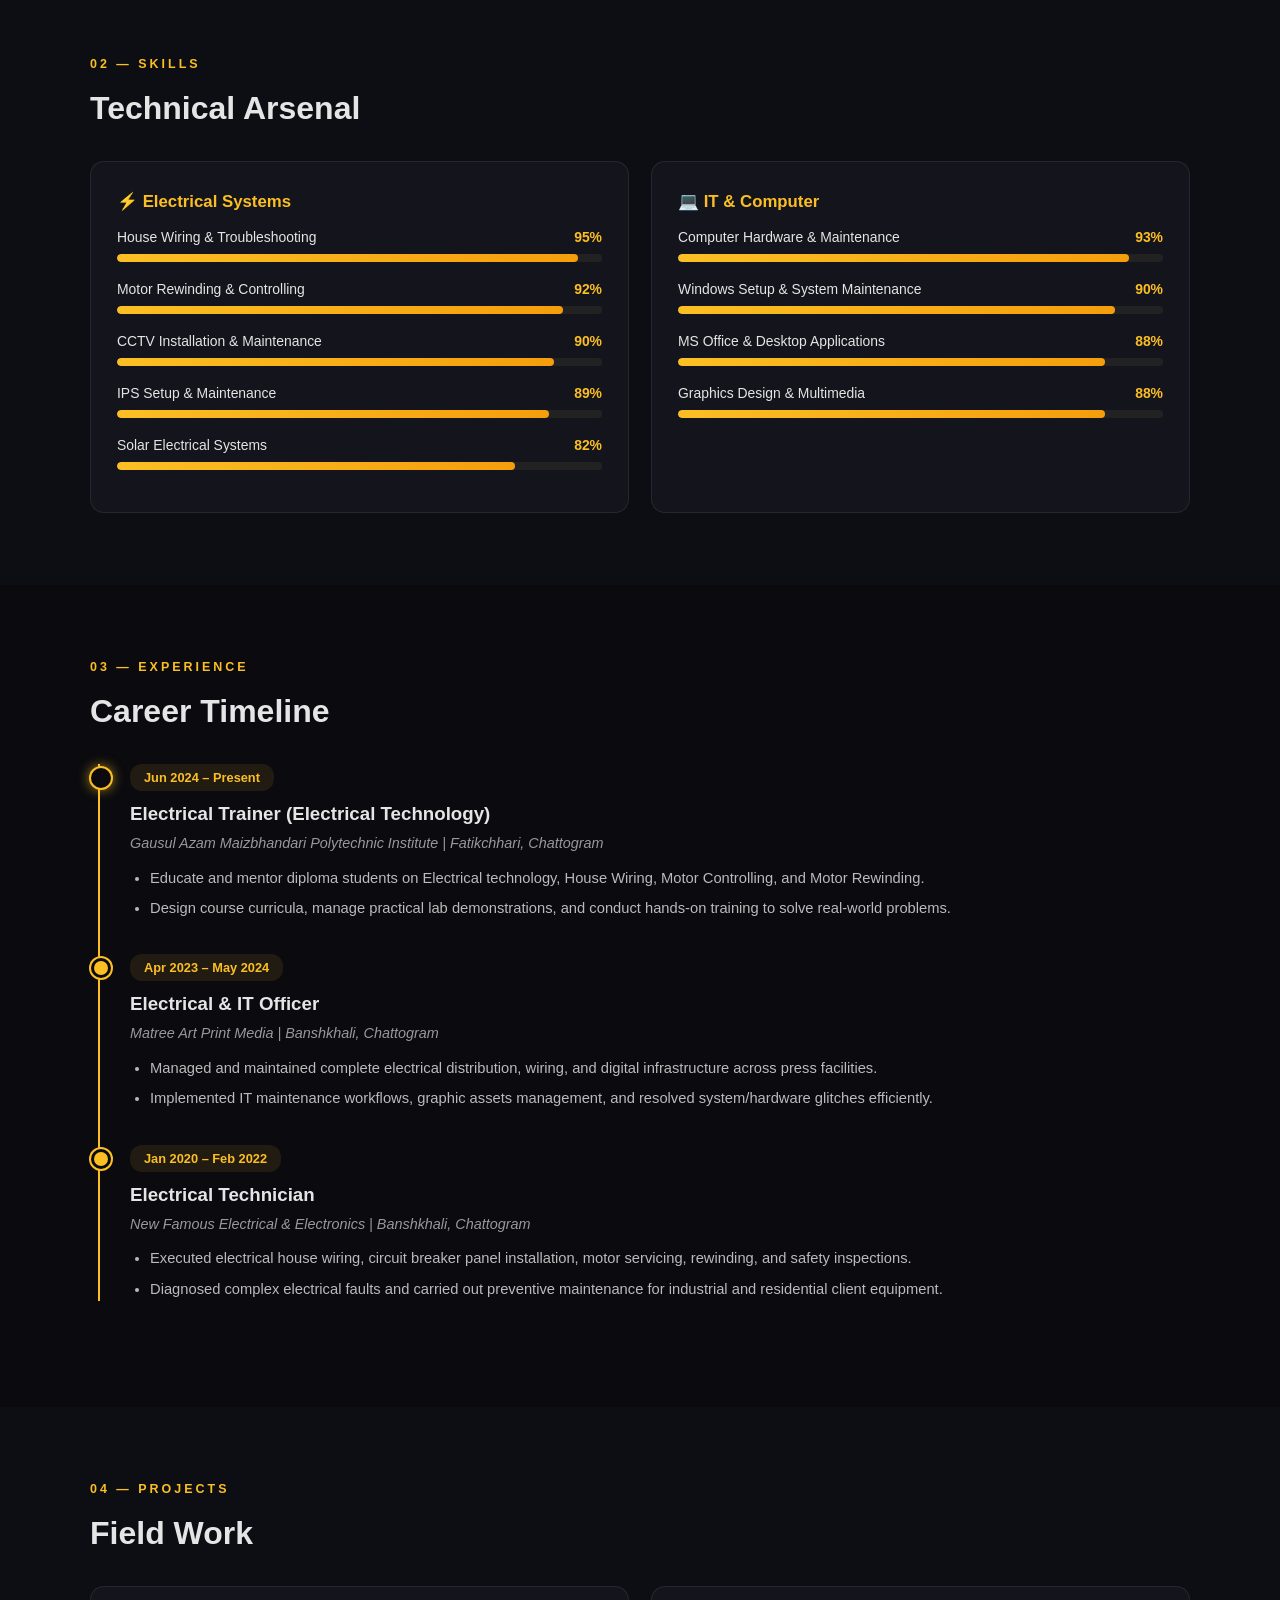
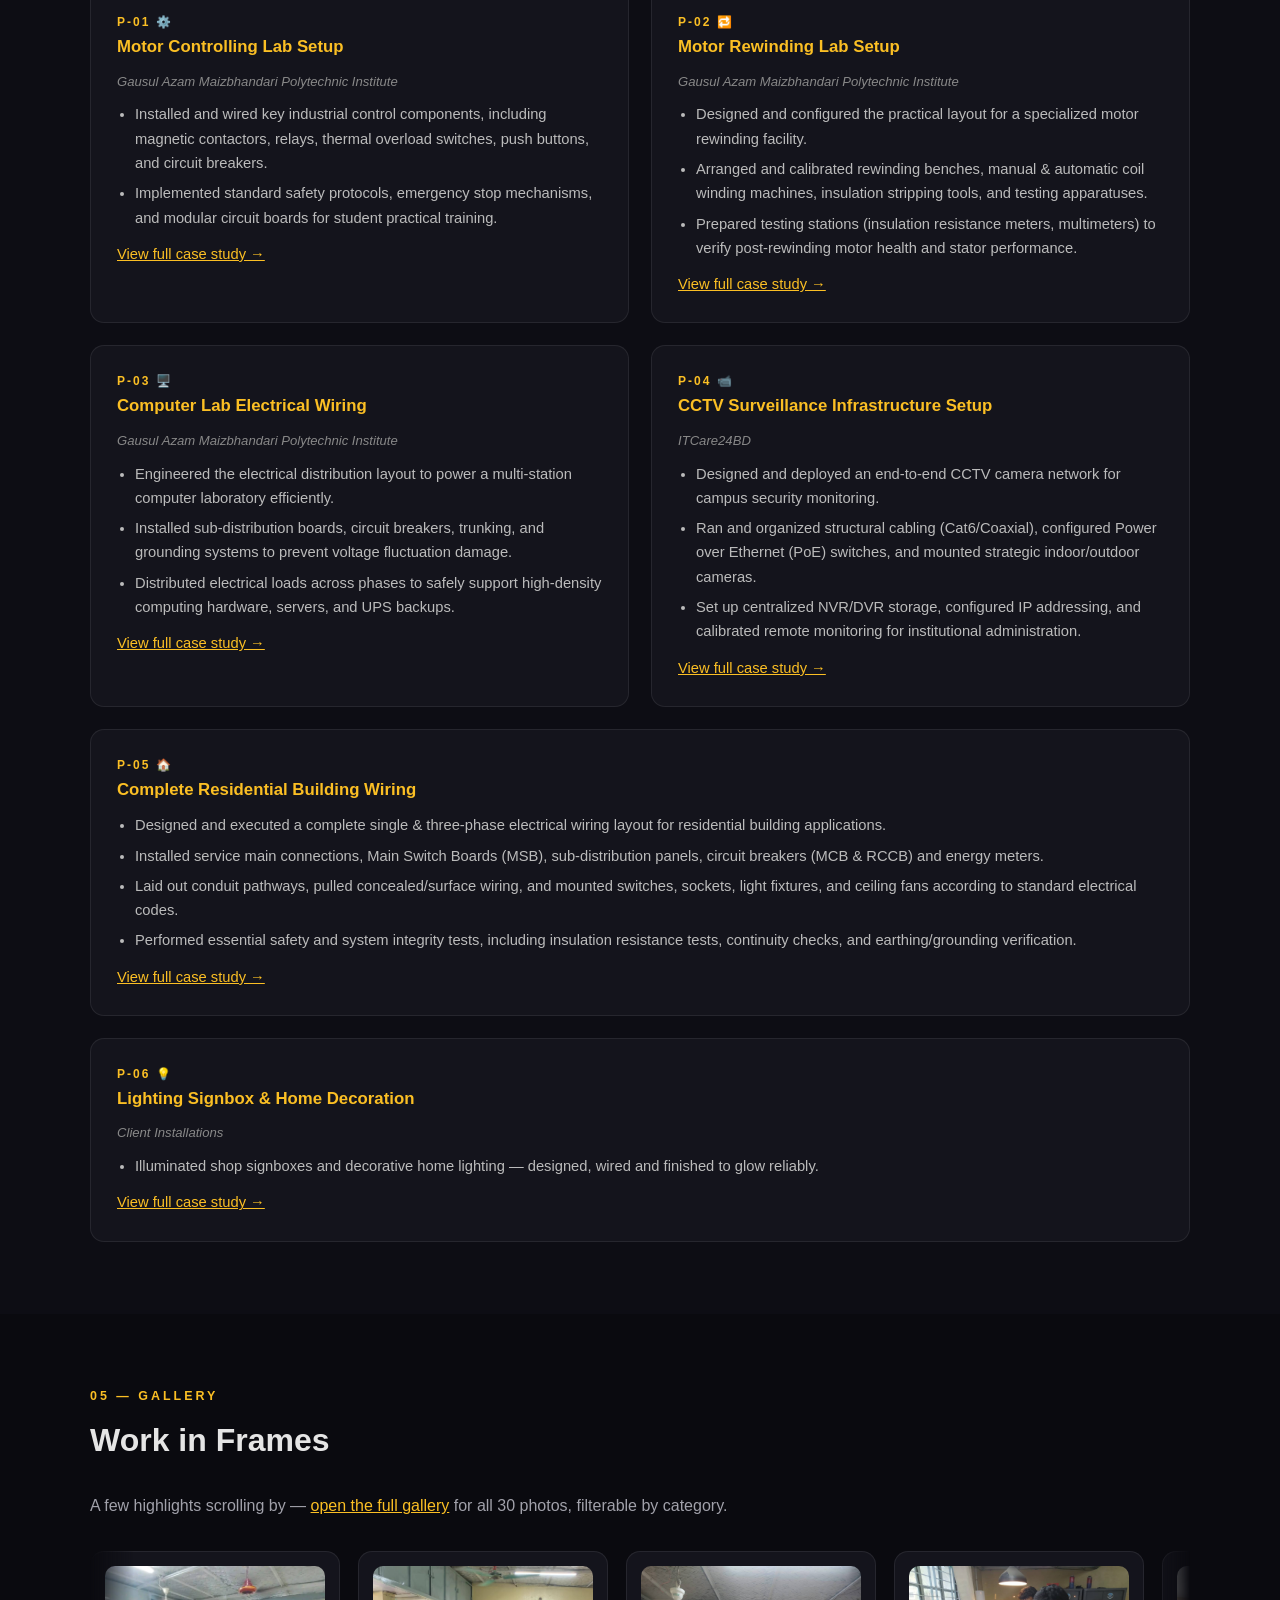
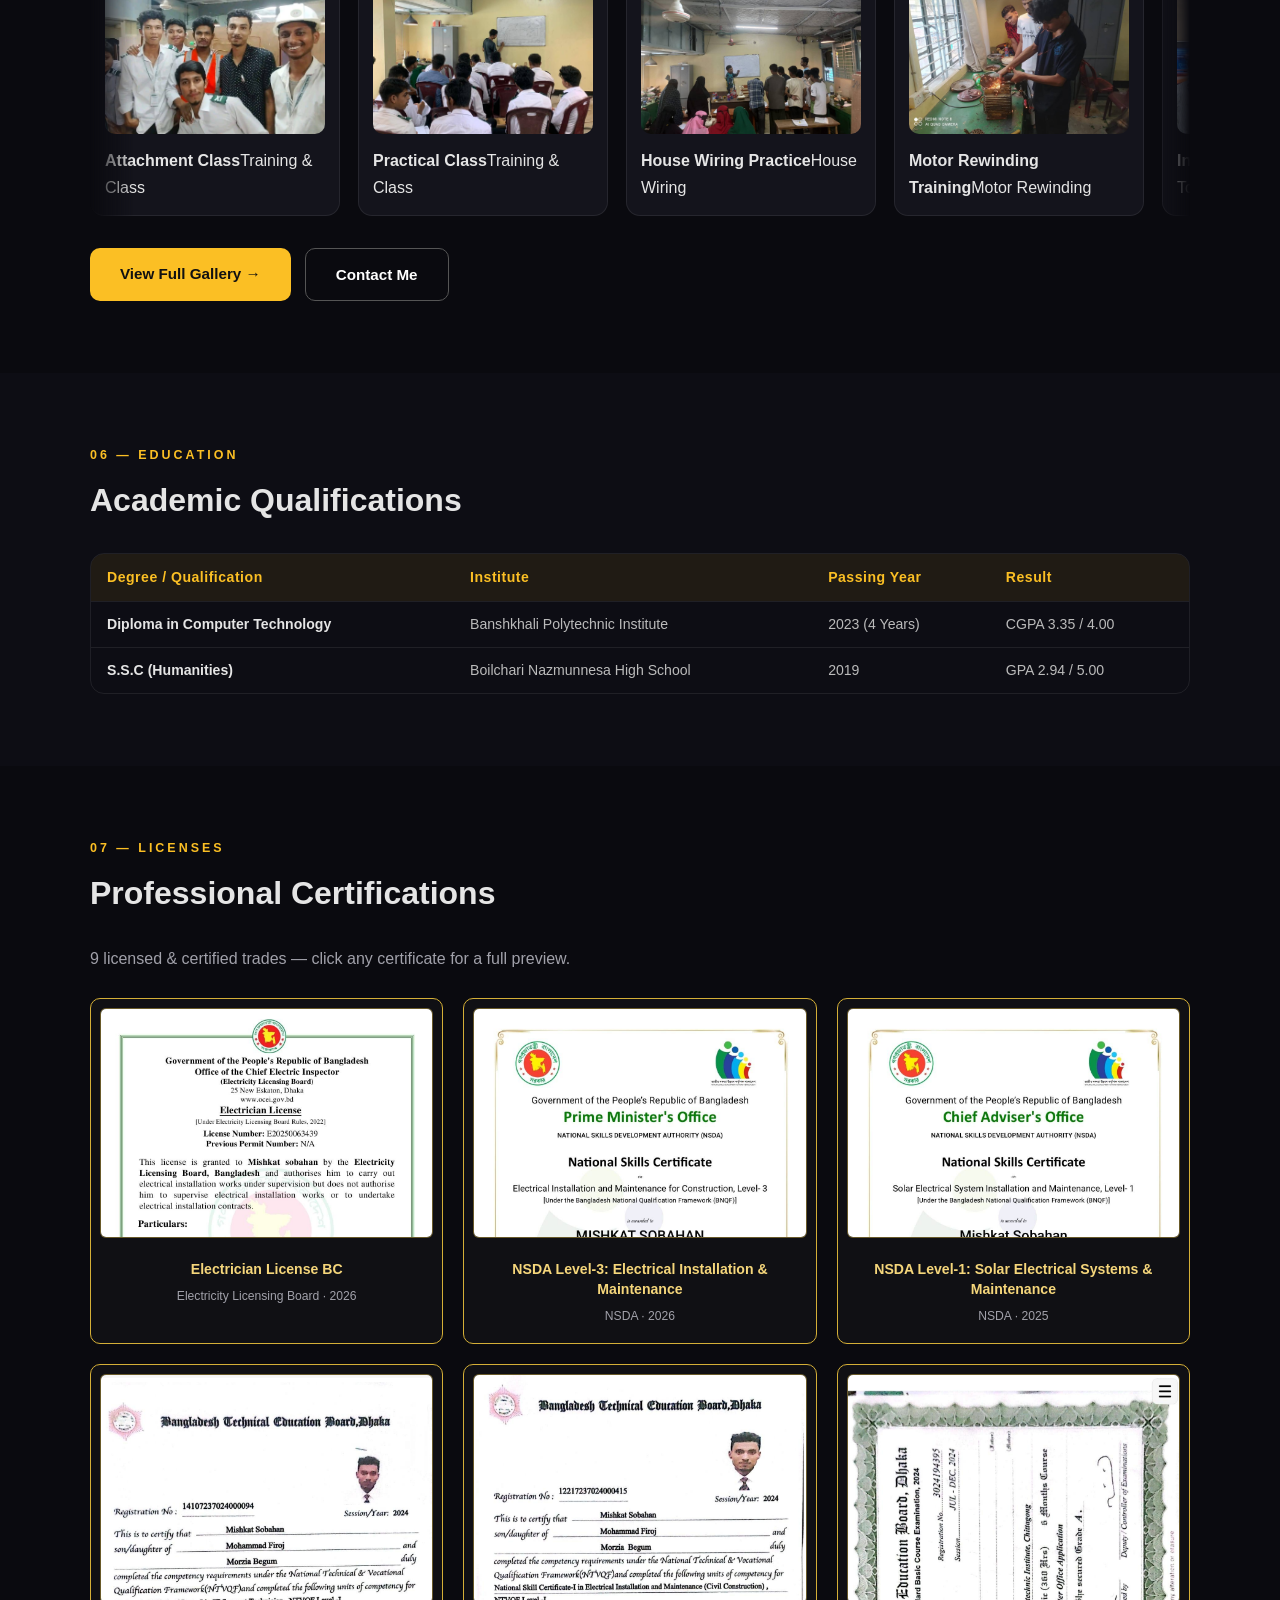
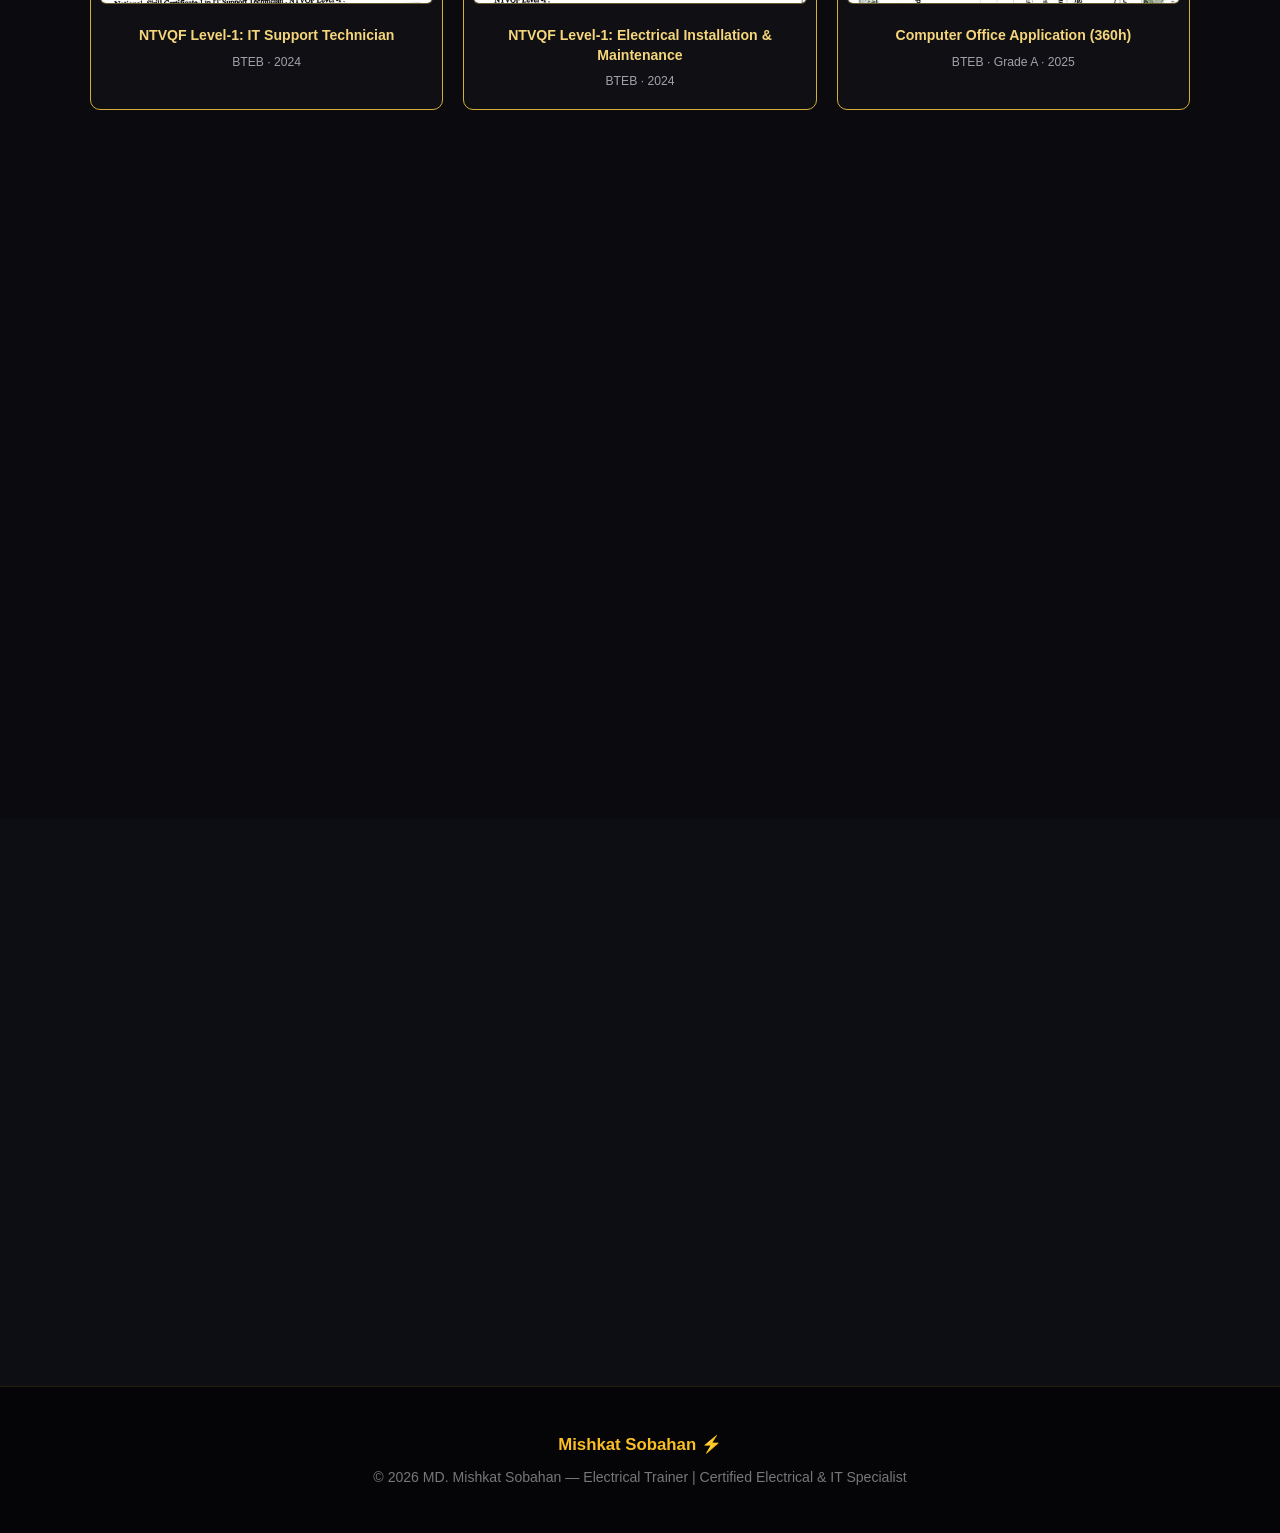
==== commit bcc20e0c: "Remove date of birth from personal details" ====
--- a/index.html
+++ b/index.html
@@ -300,7 +300,6 @@
       <div class="kv">
         <div><b>Father:</b> Mohammad Firoj</div>
         <div><b>Mother:</b> Morzia Begum</div>
-        <div><b>Date of Birth:</b> 26-02-2003</div>
         <div><b>Blood Group:</b> B+</div>
         <div><b>Religion:</b> Islam</div>
         <div><b>Nationality:</b> Bangladeshi</div>
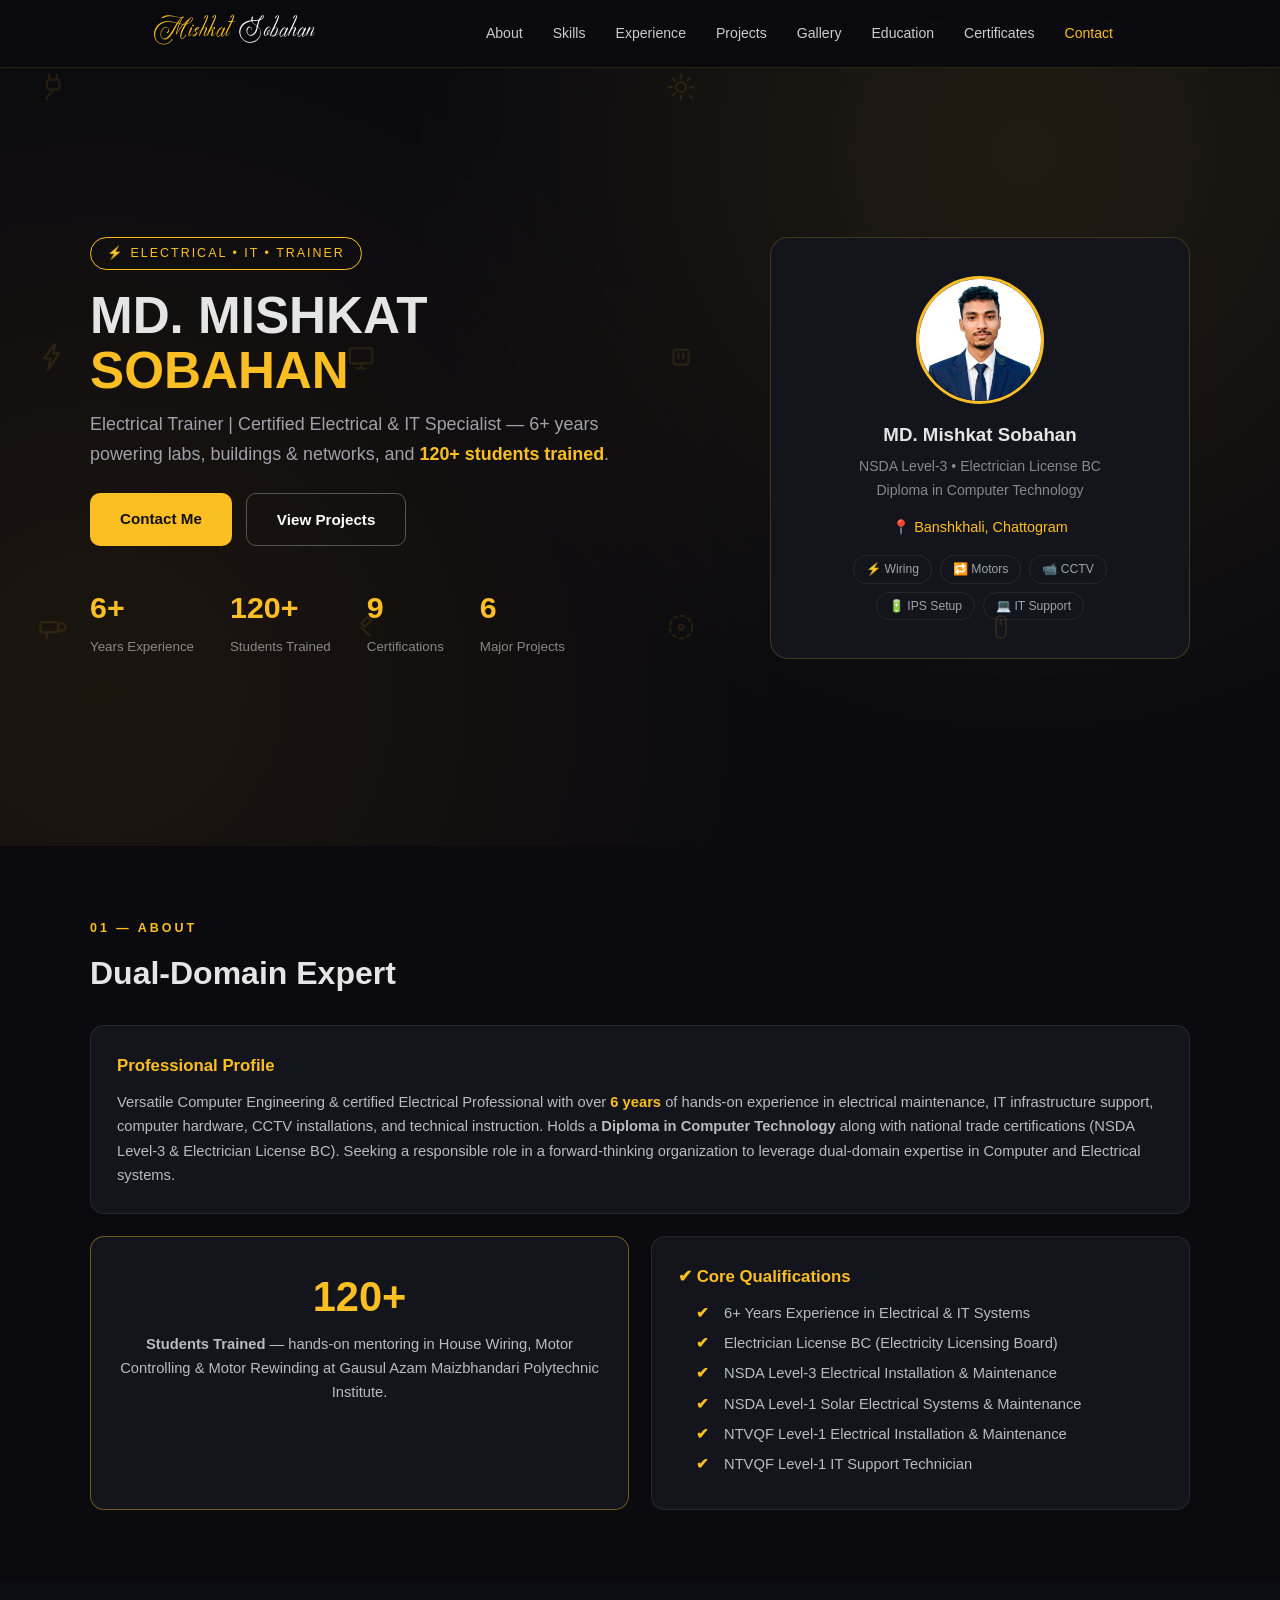
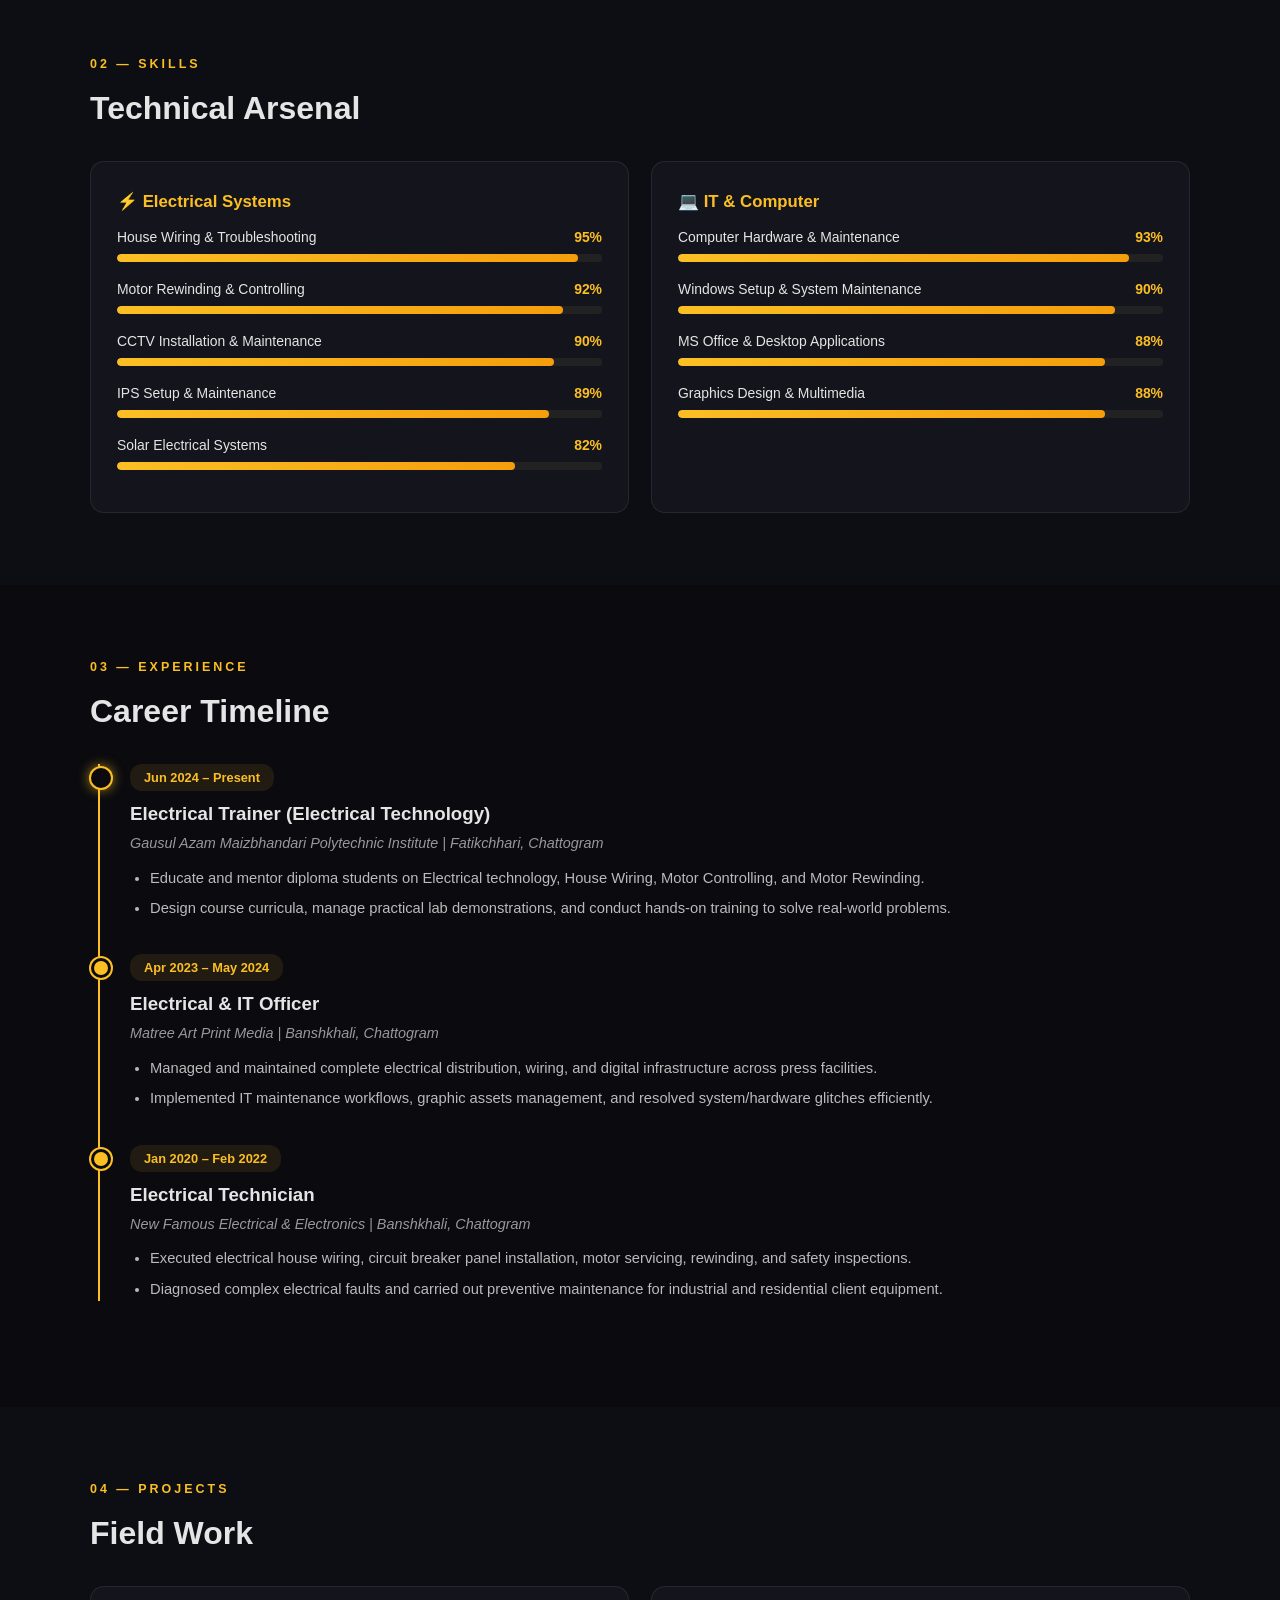
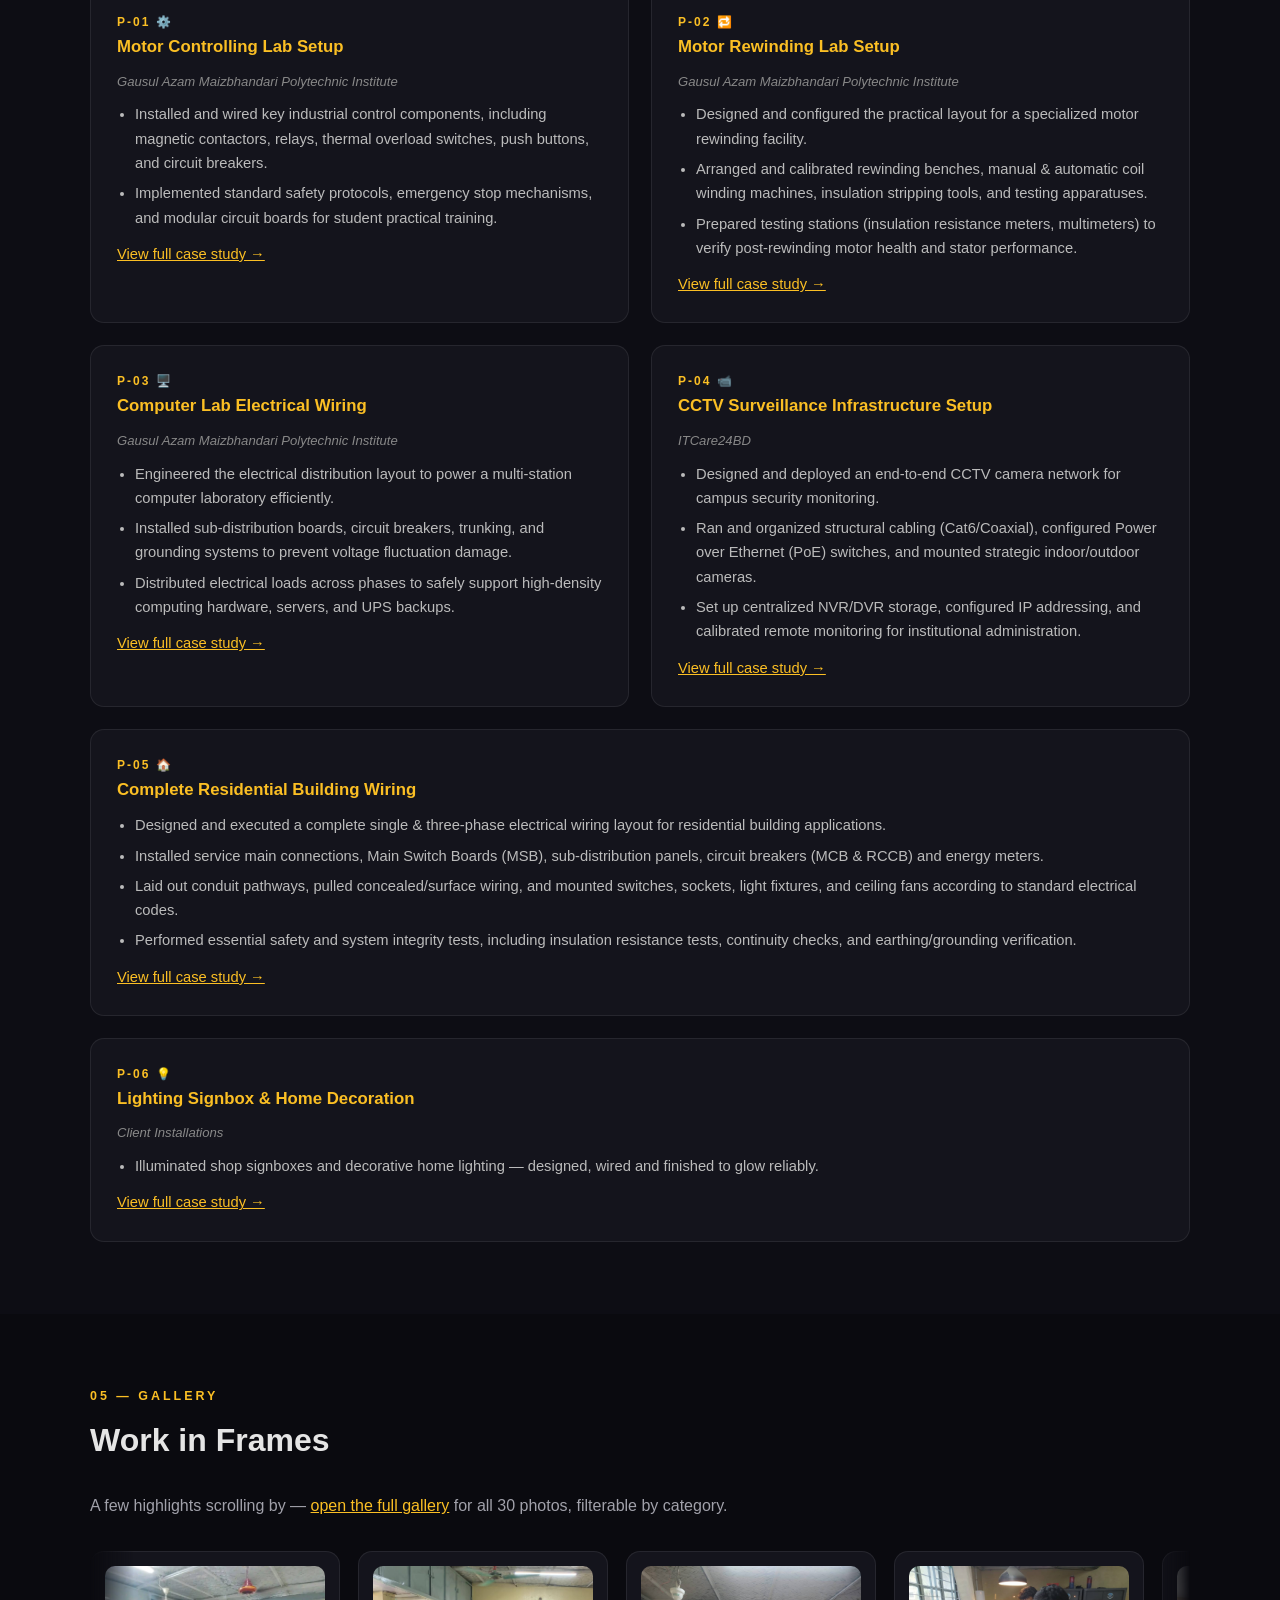
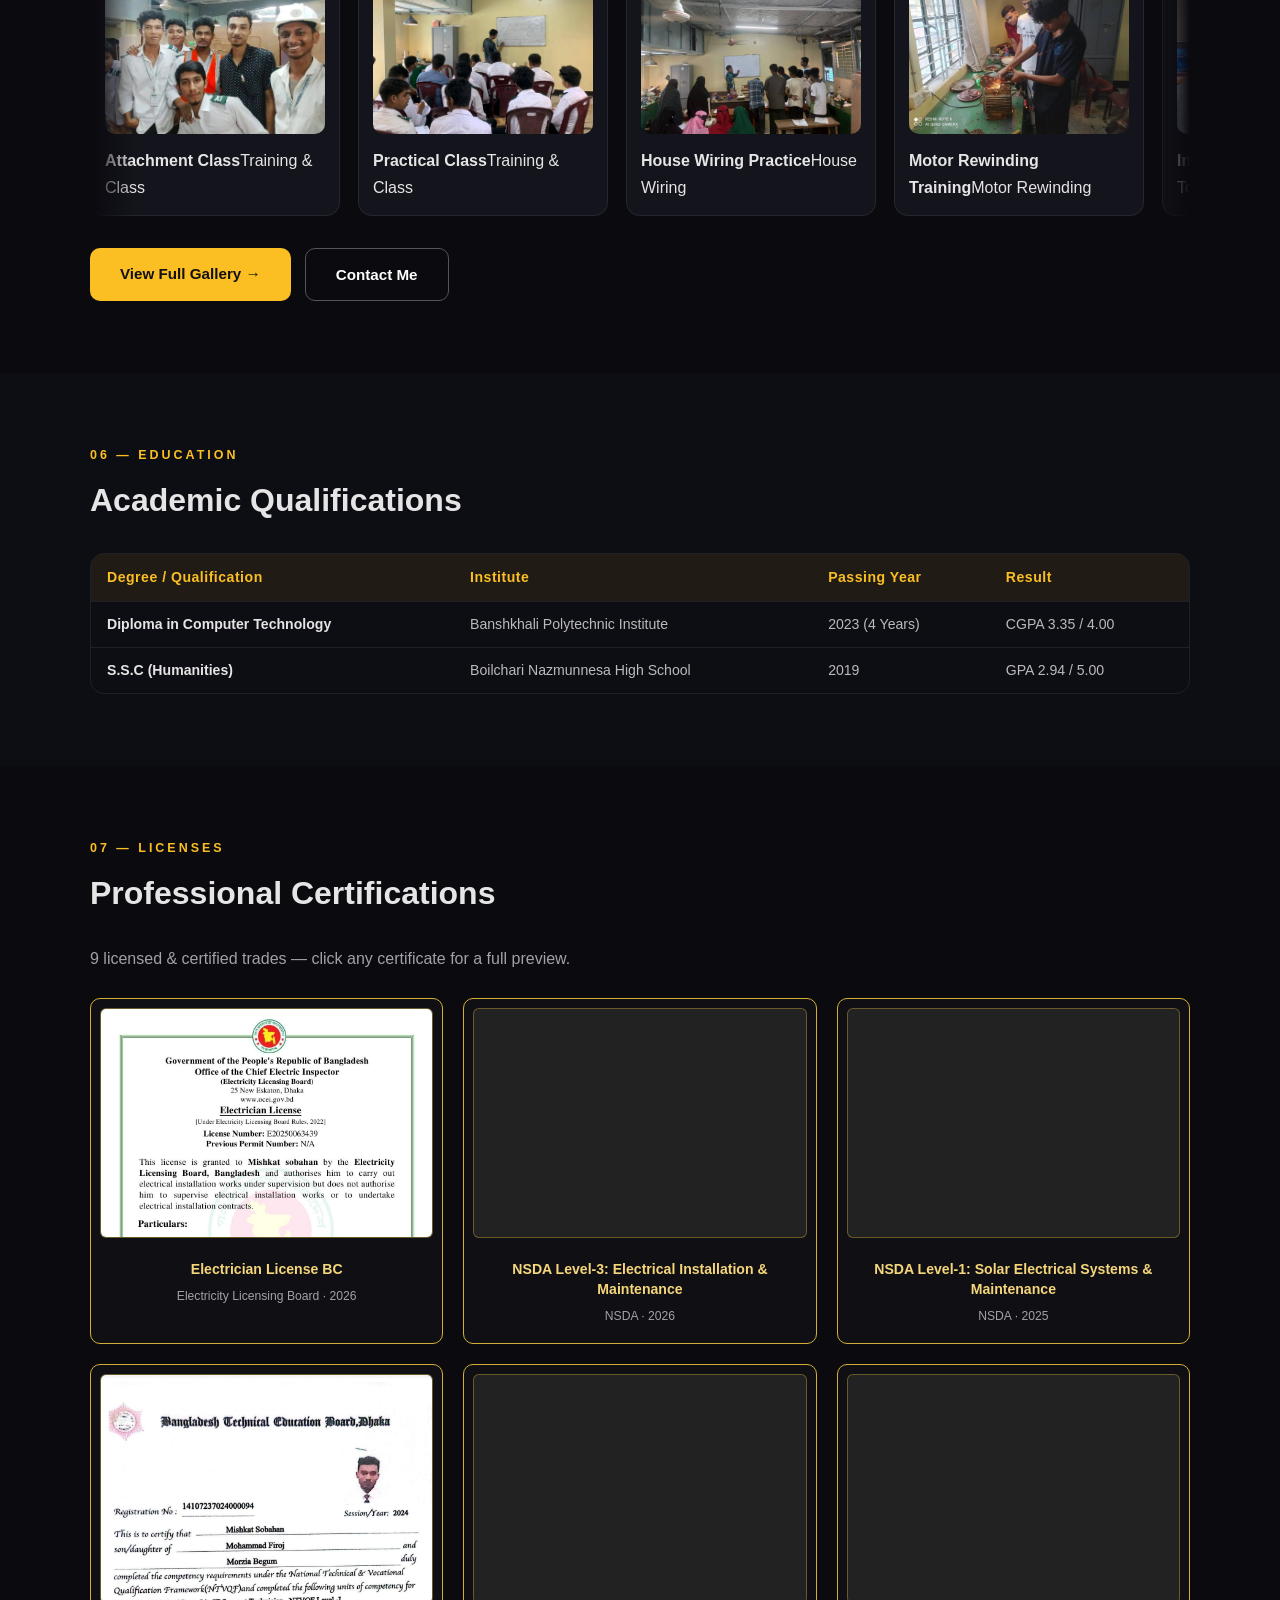
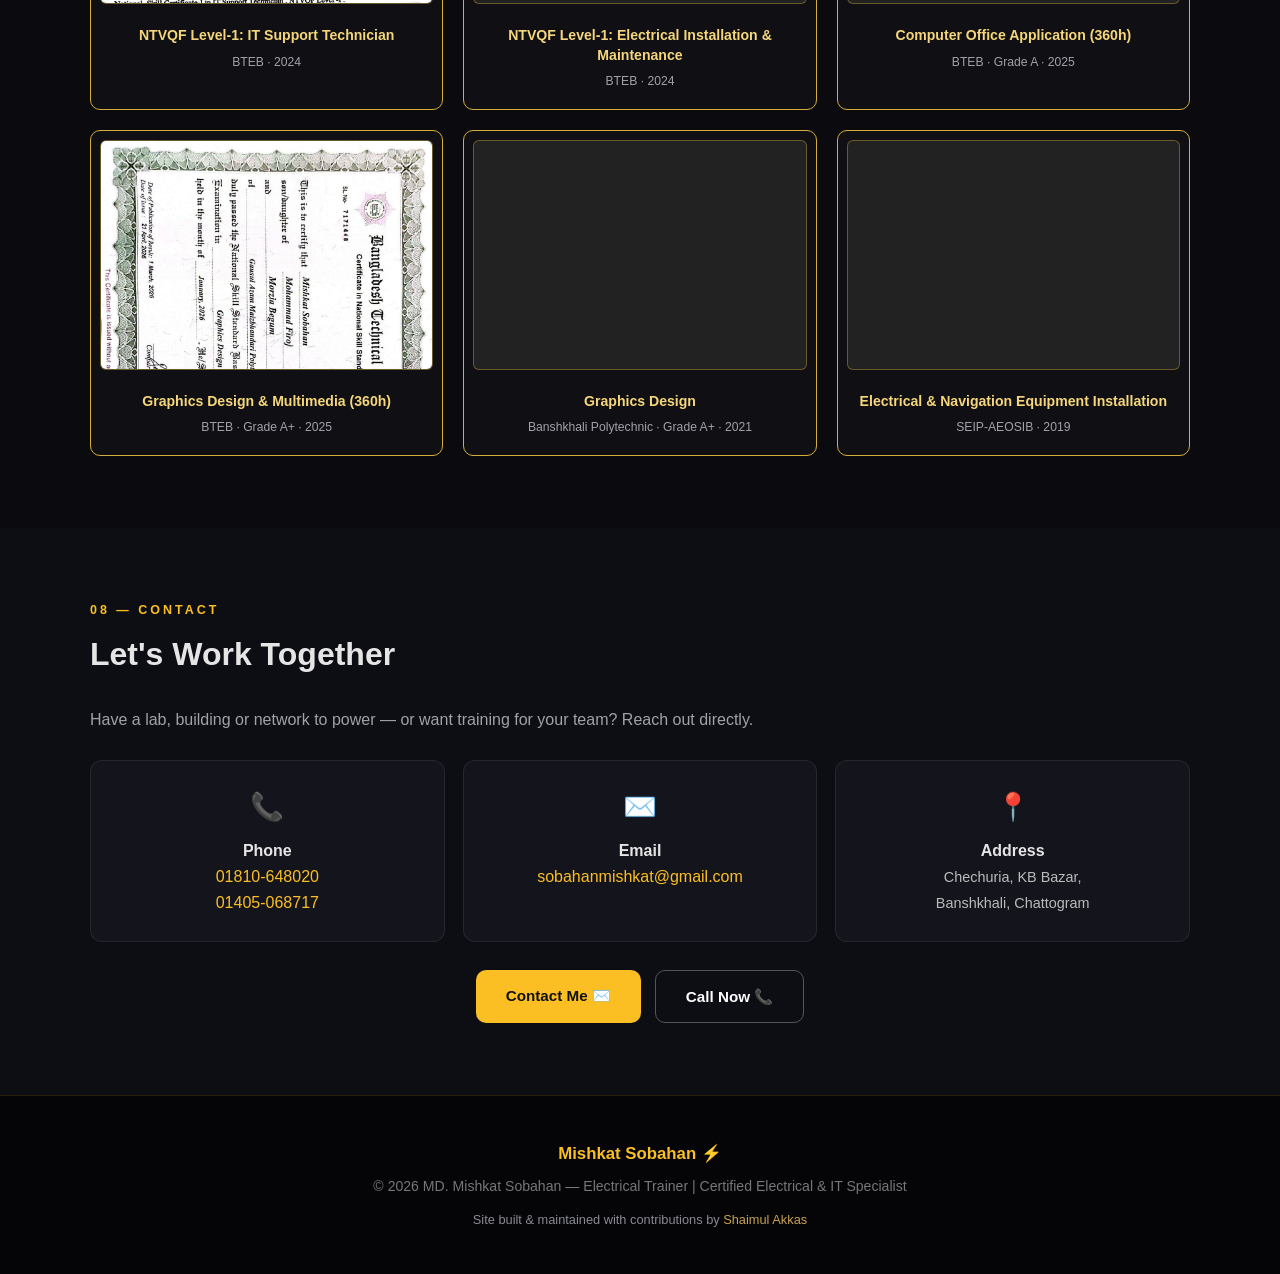
==== commit 9fe12bfa: "Enhance SEO and add footer contributor credit - Add canonical URLs, Open Graph and Twitter cards to " ====
--- a/index.html
+++ b/index.html
@@ -5,14 +5,29 @@
 <meta name="viewport" content="width=device-width, initial-scale=1.0">
 <title>MD. Mishkat Sobahan — Electrical Trainer | Certified Electrical &amp; IT Specialist</title>
 <meta name="description" content="Portfolio of MD. Mishkat Sobahan — Electrical Trainer with 6+ years experience, 120+ students trained. NSDA Level-3, Electrician License BC. House wiring, motor controlling & rewinding, CCTV, IT support. Banshkhali, Chattogram.">
+<meta name="author" content="MD. Mishkat Sobahan">
+<meta name="robots" content="index,follow,max-image-preview:large">
+<link rel="canonical" href="https://mishkatsobahan.github.io/">
 <link rel="icon" href="data:image/svg+xml,<svg xmlns='http://www.w3.org/2000/svg' viewBox='0 0 100 100'><text y='.9em' font-size='90'>⚡</text></svg>">
 <meta name="theme-color" content="#0a0a0f">
 <meta property="og:type" content="website">
-<meta property="og:title" content="MD. Mishkat Sobahan — Electrical Trainer">
+<meta property="og:site_name" content="MD. Mishkat Sobahan">
+<meta property="og:locale" content="en">
+<meta property="og:url" content="https://mishkatsobahan.github.io/">
+<meta property="og:title" content="MD. Mishkat Sobahan — Electrical Trainer | Certified Electrical &amp; IT Specialist">
 <meta property="og:description" content="Electrical Trainer with 6+ years experience, 120+ students trained. NSDA Level-3, Electrician License BC. House wiring, motor controlling & rewinding, CCTV, IT support.">
+<meta property="og:image" content="https://mishkatsobahan.github.io/assets/img/og-cover.png">
+<meta property="og:image:width" content="1200">
+<meta property="og:image:height" content="630">
+<meta property="og:image:alt" content="MD. Mishkat Sobahan — Electrical Trainer &amp; IT Specialist">
+<meta name="twitter:card" content="summary_large_image">
+<meta name="twitter:title" content="MD. Mishkat Sobahan — Electrical Trainer | Certified Electrical &amp; IT Specialist">
+<meta name="twitter:description" content="Electrical Trainer with 6+ years experience, 120+ students trained. NSDA Level-3, Electrician License BC. House wiring, motor controlling & rewinding, CCTV, IT support.">
+<meta name="twitter:image" content="https://mishkatsobahan.github.io/assets/img/og-cover.png">
+<link rel="preload" href="assets/Maellen-e9j06.otf" as="font" type="font/otf" crossorigin>
 <link rel="stylesheet" href="assets/css/styles.css">
 <noscript><style>.reveal{opacity:1!important;transform:none!important}.fill{width:var(--w)!important}</style></noscript>
-<script type="application/ld+json">{"@context":"https://schema.org","@type":"Person","name":"MD. Mishkat Sobahan","jobTitle":"Electrical Trainer","address":{"@type":"PostalAddress","addressLocality":"Banshkhali, Chattogram","addressCountry":"BD"},"email":"mailto:sobahanmishkat@gmail.com","telephone":"+8801810648020"}</script>
+<script type="application/ld+json">{"@context":"https://schema.org","@graph":[{"@type":"Person","@id":"https://mishkatsobahan.github.io/#person","name":"MD. Mishkat Sobahan","jobTitle":"Electrical Trainer","description":"Certified Electrical & IT Professional with 6+ years of experience in electrical maintenance, IT support, CCTV installation and technical training.","image":"https://mishkatsobahan.github.io/assets/img/profile.jpeg","url":"https://mishkatsobahan.github.io/","email":"mailto:sobahanmishkat@gmail.com","telephone":"+8801810648020","address":{"@type":"PostalAddress","streetAddress":"Chechuria, KB Bazar","addressLocality":"Banshkhali","addressRegion":"Chattogram","addressCountry":"BD"},"worksFor":{"@type":"Organization","name":"Gausul Azam Maizbhandari Polytechnic Institute"},"alumniOf":{"@type":"CollegeOrUniversity","name":"Banshkhali Polytechnic Institute"},"knowsAbout":["House Wiring","Electrical Installation","Motor Controlling","Motor Rewinding","CCTV Installation","Solar Electrical Systems","IPS Setup","Computer Hardware","IT Support"],"knowsLanguage":["bn","en"]},{"@type":"WebSite","@id":"https://mishkatsobahan.github.io/#website","url":"https://mishkatsobahan.github.io/","name":"MD. Mishkat Sobahan — Electrical Trainer Portfolio","inLanguage":"en","publisher":{"@id":"https://mishkatsobahan.github.io/#person"}},{"@type":"ProfessionalService","@id":"https://mishkatsobahan.github.io/#service","name":"MD. Mishkat Sobahan — Electrical & IT Services","image":"https://mishkatsobahan.github.io/assets/img/og-cover.png","url":"https://mishkatsobahan.github.io/","telephone":"+8801810648020","email":"sobahanmishkat@gmail.com","priceRange":"$$","address":{"@type":"PostalAddress","streetAddress":"Chechuria, KB Bazar","addressLocality":"Banshkhali","addressRegion":"Chattogram","addressCountry":"BD"},"areaServed":{"@type":"Country","name":"Bangladesh"},"founder":{"@id":"https://mishkatsobahan.github.io/#person"},"makesOffer":[{"@type":"Offer","itemOffered":{"@type":"Service","name":"House Wiring & Electrical Installation"}},{"@type":"Offer","itemOffered":{"@type":"Service","name":"Motor Controlling & Rewinding"}},{"@type":"Offer","itemOffered":{"@type":"Service","name":"CCTV Installation & Maintenance"}},{"@type":"Offer","itemOffered":{"@type":"Service","name":"Solar & IPS Setup"}},{"@type":"Offer","itemOffered":{"@type":"Service","name":"Electrical & IT Training"}}]}]}</script>
 </head>
 <body>
 <a class="skip" href="#about">Skip to content</a>
@@ -285,26 +300,15 @@
     <p class="lead reveal">9 licensed &amp; certified trades — click any certificate for a full preview.</p>
     <div class="cert-grid">
       <!-- More scans go in assets/img/certificates/ — add cards here the same way -->
-      <article class="cert cert-photo reveal" tabindex="0"><img class="cert-img" src="assets/img/certificates/Elctrical Licence BCjpeg.jpeg" alt="Electrician License BC — Electricity Licensing Board"><div class="cert-cap"><h4>Electrician License BC</h4><span>Electricity Licensing Board · 2026</span></div></article>
-      <article class="cert cert-photo reveal" tabindex="0"><img class="cert-img" src="assets/img/certificates/NSDA - Electical Installation and Maintainance for Constraction level 3 en.jpeg" alt="NSDA Level-3 Electrical Installation and Maintenance"><div class="cert-cap"><h4>NSDA Level-3: Electrical Installation &amp; Maintenance</h4><span>NSDA · 2026</span></div></article>
-      <article class="cert cert-photo reveal" tabindex="0"><img class="cert-img" src="assets/img/certificates/NSDA - Solar Electrical System Installation and Maintenance Level 1 .jpeg" alt="NSDA Level-1 Solar Electrical System Installation and Maintenance"><div class="cert-cap"><h4>NSDA Level-1: Solar Electrical Systems &amp; Maintenance</h4><span>NSDA · 2025</span></div></article>
-      <article class="cert cert-photo reveal" tabindex="0"><img class="cert-img" src="assets/img/certificates/National Skill Certificate-I in IT Support Technician, NTVQF Level - 1.jpeg" alt="NTVQF Level-1 IT Support Technician — BTEB"><div class="cert-cap"><h4>NTVQF Level-1: IT Support Technician</h4><span>BTEB · 2024</span></div></article>
-      <article class="cert cert-photo reveal" tabindex="0"><img class="cert-img" src="assets/img/certificates/National Skill Certificate-I in Electrical Installation and Maintenance (Civil Construction) NTVQF Level 1.jpeg" alt="NTVQF Level-1 Electrical Installation and Maintenance"><div class="cert-cap"><h4>NTVQF Level-1: Electrical Installation &amp; Maintenance</h4><span>BTEB · 2024</span></div></article>
-      <article class="cert cert-photo reveal" tabindex="0"><img class="cert-img" src="assets/img/certificates/BTEB Office Application.jpeg" alt="Computer Office Application — BTEB, Grade A"><div class="cert-cap"><h4>Computer Office Application (360h)</h4><span>BTEB · Grade A · 2025</span></div></article>
-      <article class="cert cert-photo reveal" tabindex="0"><img class="cert-img" src="assets/img/certificates/BTEB Graphic Design and Multimedia.jpeg" alt="Graphics Design and Multimedia — BTEB, Grade A+"><div class="cert-cap"><h4>Graphics Design &amp; Multimedia (360h)</h4><span>BTEB · Grade A+ · 2025</span></div></article>
-      <article class="cert cert-photo reveal" tabindex="0"><img class="cert-img" src="assets/img/certificates/BPI Graphic Design.jpeg" alt="Graphics Design — Banshkhali Polytechnic Institute, Grade A+"><div class="cert-cap"><h4>Graphics Design</h4><span>Banshkhali Polytechnic · Grade A+ · 2021</span></div></article>
-      <article class="cert cert-photo reveal" tabindex="0"><img class="cert-img" src="assets/img/certificates/SiCIP Electrical & navigation Equipment installation.jpeg" alt="Electrical and Navigation Equipment Installation — SEIP-AEOSIB"><div class="cert-cap"><h4>Electrical &amp; Navigation Equipment Installation</h4><span>SEIP-AEOSIB · 2019</span></div></article>
-    </div>
-    <div class="card reveal" style="margin-top:22px">
-      <h3>👤 Personal Details</h3>
-      <div class="kv">
-        <div><b>Father:</b> Mohammad Firoj</div>
-        <div><b>Mother:</b> Morzia Begum</div>
-        <div><b>Blood Group:</b> B+</div>
-        <div><b>Religion:</b> Islam</div>
-        <div><b>Nationality:</b> Bangladeshi</div>
-      </div>
-      <p style="margin-top:10px;font-size:.88rem">Languages: Bengali (Native/Fluent), English (Proficient – Reading/Writing)</p>
+      <article class="cert cert-photo reveal" tabindex="0"><img class="cert-img" loading="lazy" decoding="async" src="assets/img/certificates/Elctrical Licence BCjpeg.jpeg" alt="Electrician License BC — Electricity Licensing Board"><div class="cert-cap"><h4>Electrician License BC</h4><span>Electricity Licensing Board · 2026</span></div></article>
+      <article class="cert cert-photo reveal" tabindex="0"><img class="cert-img" loading="lazy" decoding="async" src="assets/img/certificates/NSDA - Electical Installation and Maintainance for Constraction level 3 en.jpeg" alt="NSDA Level-3 Electrical Installation and Maintenance"><div class="cert-cap"><h4>NSDA Level-3: Electrical Installation &amp; Maintenance</h4><span>NSDA · 2026</span></div></article>
+      <article class="cert cert-photo reveal" tabindex="0"><img class="cert-img" loading="lazy" decoding="async" src="assets/img/certificates/NSDA - Solar Electrical System Installation and Maintenance Level 1 .jpeg" alt="NSDA Level-1 Solar Electrical System Installation and Maintenance"><div class="cert-cap"><h4>NSDA Level-1: Solar Electrical Systems &amp; Maintenance</h4><span>NSDA · 2025</span></div></article>
+      <article class="cert cert-photo reveal" tabindex="0"><img class="cert-img" loading="lazy" decoding="async" src="assets/img/certificates/National Skill Certificate-I in IT Support Technician, NTVQF Level - 1.jpeg" alt="NTVQF Level-1 IT Support Technician — BTEB"><div class="cert-cap"><h4>NTVQF Level-1: IT Support Technician</h4><span>BTEB · 2024</span></div></article>
+      <article class="cert cert-photo reveal" tabindex="0"><img class="cert-img" loading="lazy" decoding="async" src="assets/img/certificates/National Skill Certificate-I in Electrical Installation and Maintenance (Civil Construction) NTVQF Level 1.jpeg" alt="NTVQF Level-1 Electrical Installation and Maintenance"><div class="cert-cap"><h4>NTVQF Level-1: Electrical Installation &amp; Maintenance</h4><span>BTEB · 2024</span></div></article>
+      <article class="cert cert-photo reveal" tabindex="0"><img class="cert-img" loading="lazy" decoding="async" src="assets/img/certificates/BTEB Office Application.jpeg" alt="Computer Office Application — BTEB, Grade A"><div class="cert-cap"><h4>Computer Office Application (360h)</h4><span>BTEB · Grade A · 2025</span></div></article>
+      <article class="cert cert-photo reveal" tabindex="0"><img class="cert-img" loading="lazy" decoding="async" src="assets/img/certificates/BTEB Graphic Design and Multimedia.jpeg" alt="Graphics Design and Multimedia — BTEB, Grade A+"><div class="cert-cap"><h4>Graphics Design &amp; Multimedia (360h)</h4><span>BTEB · Grade A+ · 2025</span></div></article>
+      <article class="cert cert-photo reveal" tabindex="0"><img class="cert-img" loading="lazy" decoding="async" src="assets/img/certificates/BPI Graphic Design.jpeg" alt="Graphics Design — Banshkhali Polytechnic Institute, Grade A+"><div class="cert-cap"><h4>Graphics Design</h4><span>Banshkhali Polytechnic · Grade A+ · 2021</span></div></article>
+      <article class="cert cert-photo reveal" tabindex="0"><img class="cert-img" loading="lazy" decoding="async" src="assets/img/certificates/SiCIP Electrical & navigation Equipment installation.jpeg" alt="Electrical and Navigation Equipment Installation — SEIP-AEOSIB"><div class="cert-cap"><h4>Electrical &amp; Navigation Equipment Installation</h4><span>SEIP-AEOSIB · 2019</span></div></article>
     </div>
   </div>
 </section>
@@ -331,6 +335,7 @@
   <div class="wrap">
     <div class="flogo">Mishkat Sobahan ⚡</div>
     <p>© <span id="year">2026</span> MD. Mishkat Sobahan — Electrical Trainer | Certified Electrical &amp; IT Specialist</p>
+    <p class="credit">Site built &amp; maintained with contributions by <a href="https://github.com/shaimulakkas" target="_blank" rel="noopener noreferrer">Shaimul Akkas</a></p>
   </div>
 </footer>
 
--- a/assets/css/styles.css
+++ b/assets/css/styles.css
@@ -166,6 +166,9 @@
 .c-card a{color:var(--amber);text-decoration:none;word-break:break-all}
 footer{background:#050508;border-top:1px solid #fbbf2422;border-top:1px solid #fbbf2422;padding:44px 5%;text-align:center;color:#777;font-size:.88rem}
 footer .flogo{color:var(--amber);font-weight:800;font-size:1.05rem;margin-bottom:8px}
+footer .credit{margin-top:10px;font-size:.8rem;color:#8a8a94}
+footer .credit a{color:#c9a253;text-decoration:none}
+footer .credit a:hover{color:var(--amber);text-decoration:underline}
 
 /* ---------- Project pages ---------- */
 .proj-hero{min-height:62vh;padding:135px 5% 60px}
